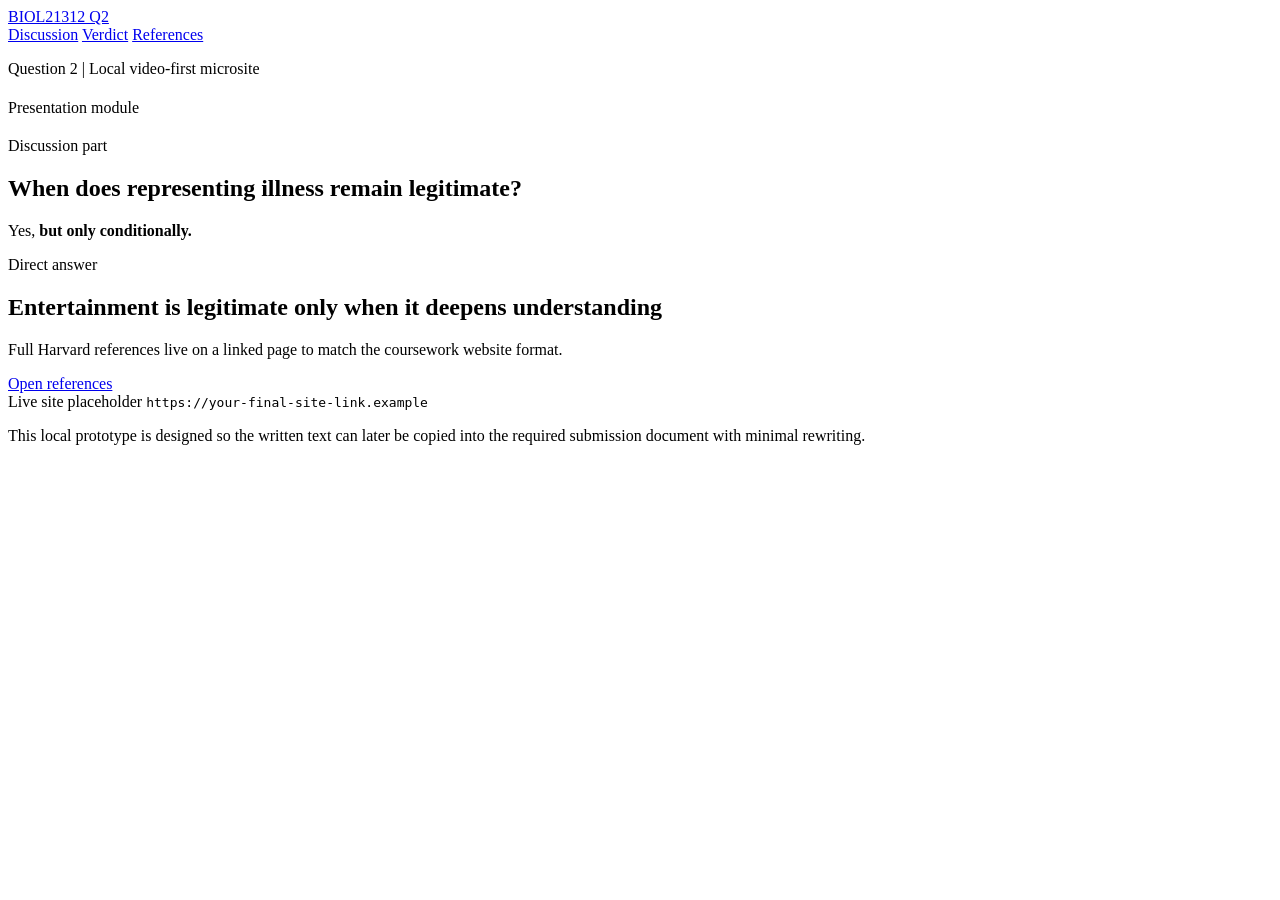
==== index.html @ be5f92a9 "Add site files" ====
<!DOCTYPE html>
<html lang="en">
  <head>
    <meta charset="UTF-8" />
    <meta name="viewport" content="width=device-width, initial-scale=1.0" />
    <title>BIOL21312 Q2 | Interactive Film Reflection</title>
    <meta
      name="description"
      content="A video-first local microsite for BIOL21312 Question 2, using Trainspotting as the lead case and comparing Requiem for a Dream and The Father."
    />
    <link
      rel="icon"
      href="data:image/svg+xml,%3Csvg xmlns='http://www.w3.org/2000/svg' viewBox='0 0 64 64'%3E%3Crect width='64' height='64' rx='12' fill='%230a0d10'/%3E%3Cpath d='M15 18h34v7H35v21h-8V25H15z' fill='%2398ff3f'/%3E%3C/svg%3E"
    />
    <link rel="stylesheet" href="./styles.css" />
  </head>
  <body data-lens="trainspotting">
    <div class="site-frame">
      <header class="hero-stage" id="top">
        <nav class="top-nav" aria-label="Primary">
          <a class="brand" href="#top">BIOL21312 Q2</a>
          <div class="top-nav-links">
            <a href="#discussion">Discussion</a>
            <a href="#verdict">Verdict</a>
            <a href="./references.html">References</a>
          </div>
        </nav>

        <div class="hero-grid reveal">
          <div class="hero-copy">
            <p class="eyebrow">Question 2 | Local video-first microsite</p>
            <h1 id="hero-title"></h1>
            <p class="hero-intro" id="hero-intro"></p>
          </div>

          <aside class="lens-panel" id="lens-panel" aria-live="polite"></aside>
        </div>

        <section class="video-band reveal" id="video">
          <div class="video-copy">
            <p class="eyebrow">Presentation module</p>
            <h2 id="video-title"></h2>
            <p id="video-caption"></p>
            <p class="video-note" id="video-note"></p>
          </div>
          <div class="video-shell" id="video-shell"></div>
        </section>
      </header>

      <main>
        <section class="band band-light reveal" id="discussion">
          <div class="band-head">
            <p class="eyebrow">Discussion part</p>
            <h2 id="discussion-title">When does representing illness remain legitimate?</h2>
            <p id="discussion-intro"></p>
          </div>
          <div class="discussion-shell">
            <div class="discussion-menu" id="discussion-menu" role="tablist" aria-label="Discussion views"></div>
            <div class="discussion-stage" id="discussion-stage" aria-live="polite"></div>
          </div>
        </section>

        <section class="band band-accent reveal" id="verdict">
          <div class="verdict-grid">
            <div class="answer-card">
              <span>Yes,</span>
              <strong>but only conditionally.</strong>
            </div>

            <div class="verdict-copy">
              <p class="eyebrow">Direct answer</p>
              <h2>Entertainment is legitimate only when it deepens understanding</h2>
              <p id="verdict-text"></p>
              <p id="verdict-note"></p>
            </div>
          </div>

          <div class="ranking-block" id="ranking-block"></div>

          <div class="references-cta">
            <p>Full Harvard references live on a linked page to match the coursework website format.</p>
            <a href="./references.html">Open references</a>
          </div>
        </section>
      </main>

      <footer class="site-footer">
        <div>
          <span class="footer-label">Live site placeholder</span>
          <code>https://your-final-site-link.example</code>
        </div>
        <p>This local prototype is designed so the written text can later be copied into the required submission document with minimal rewriting.</p>
      </footer>
    </div>

    <script src="./content.js"></script>
    <script src="./app.js"></script>
  </body>
</html>
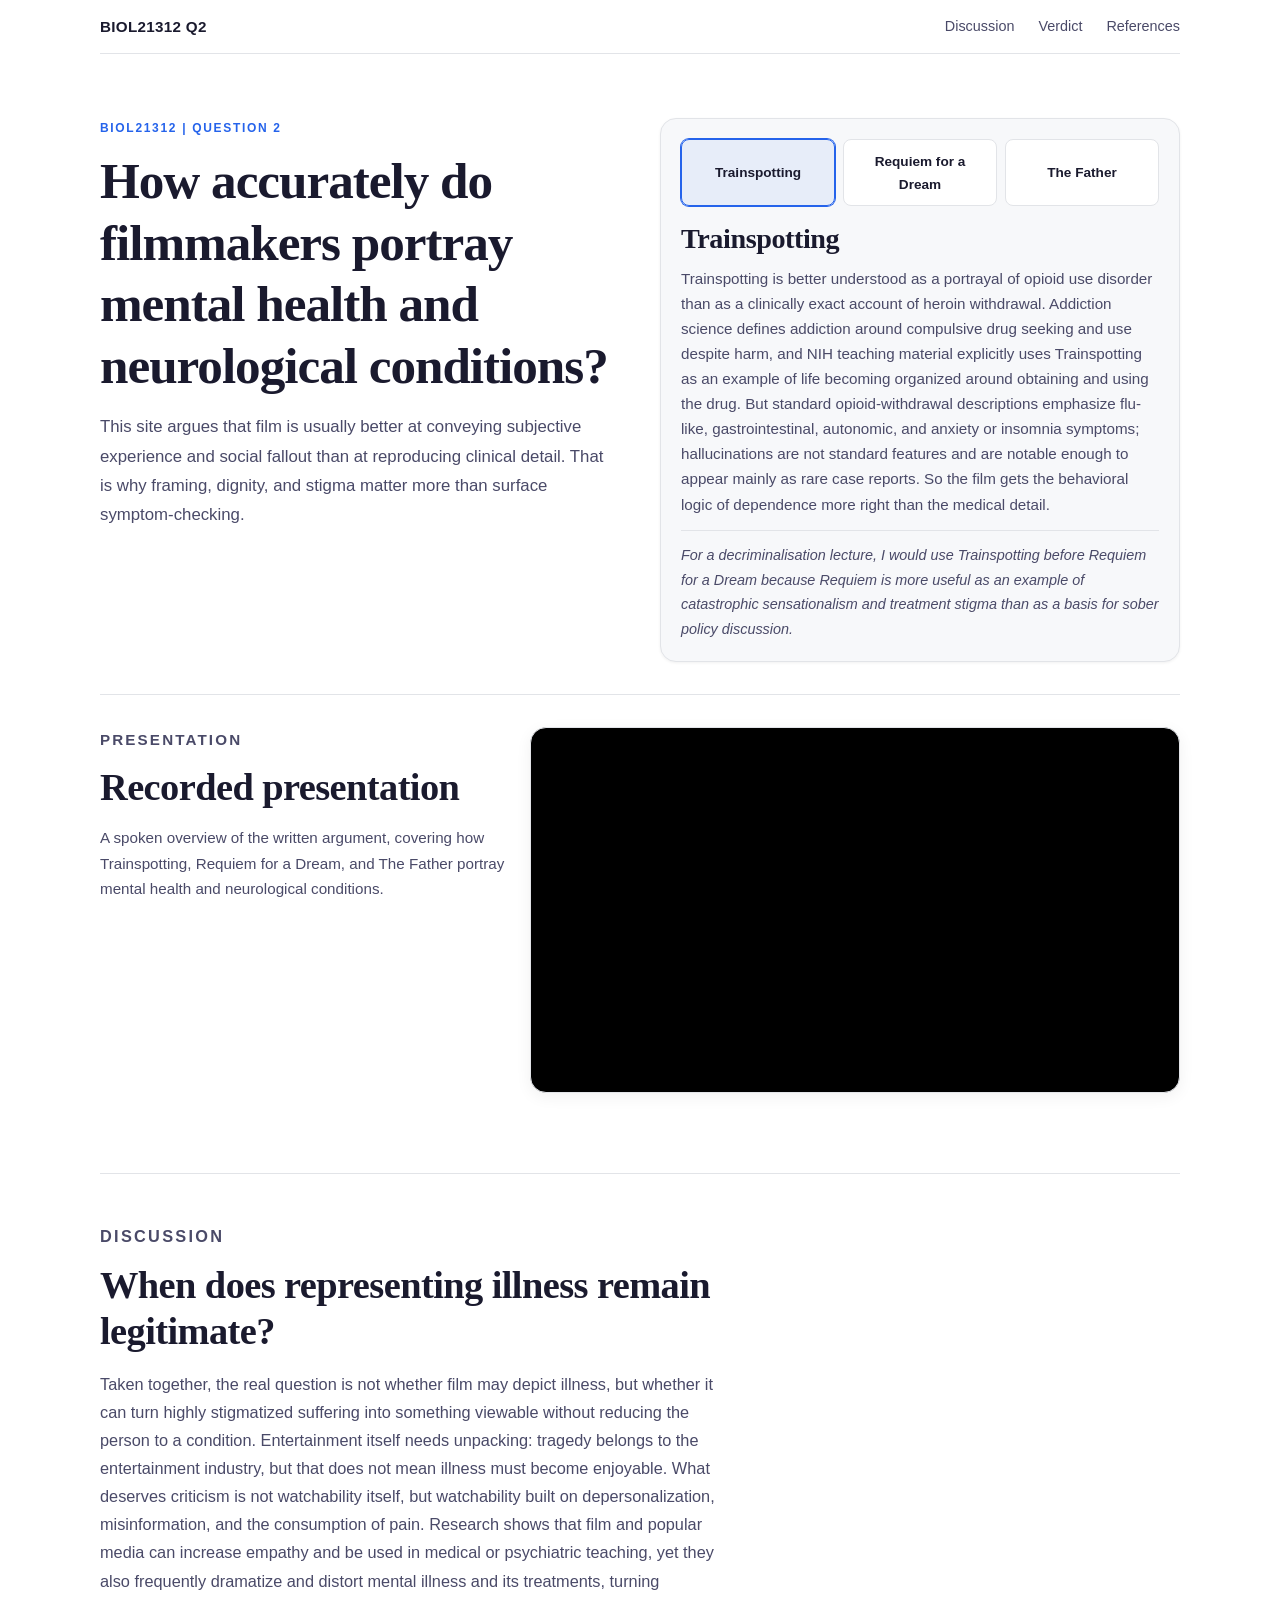
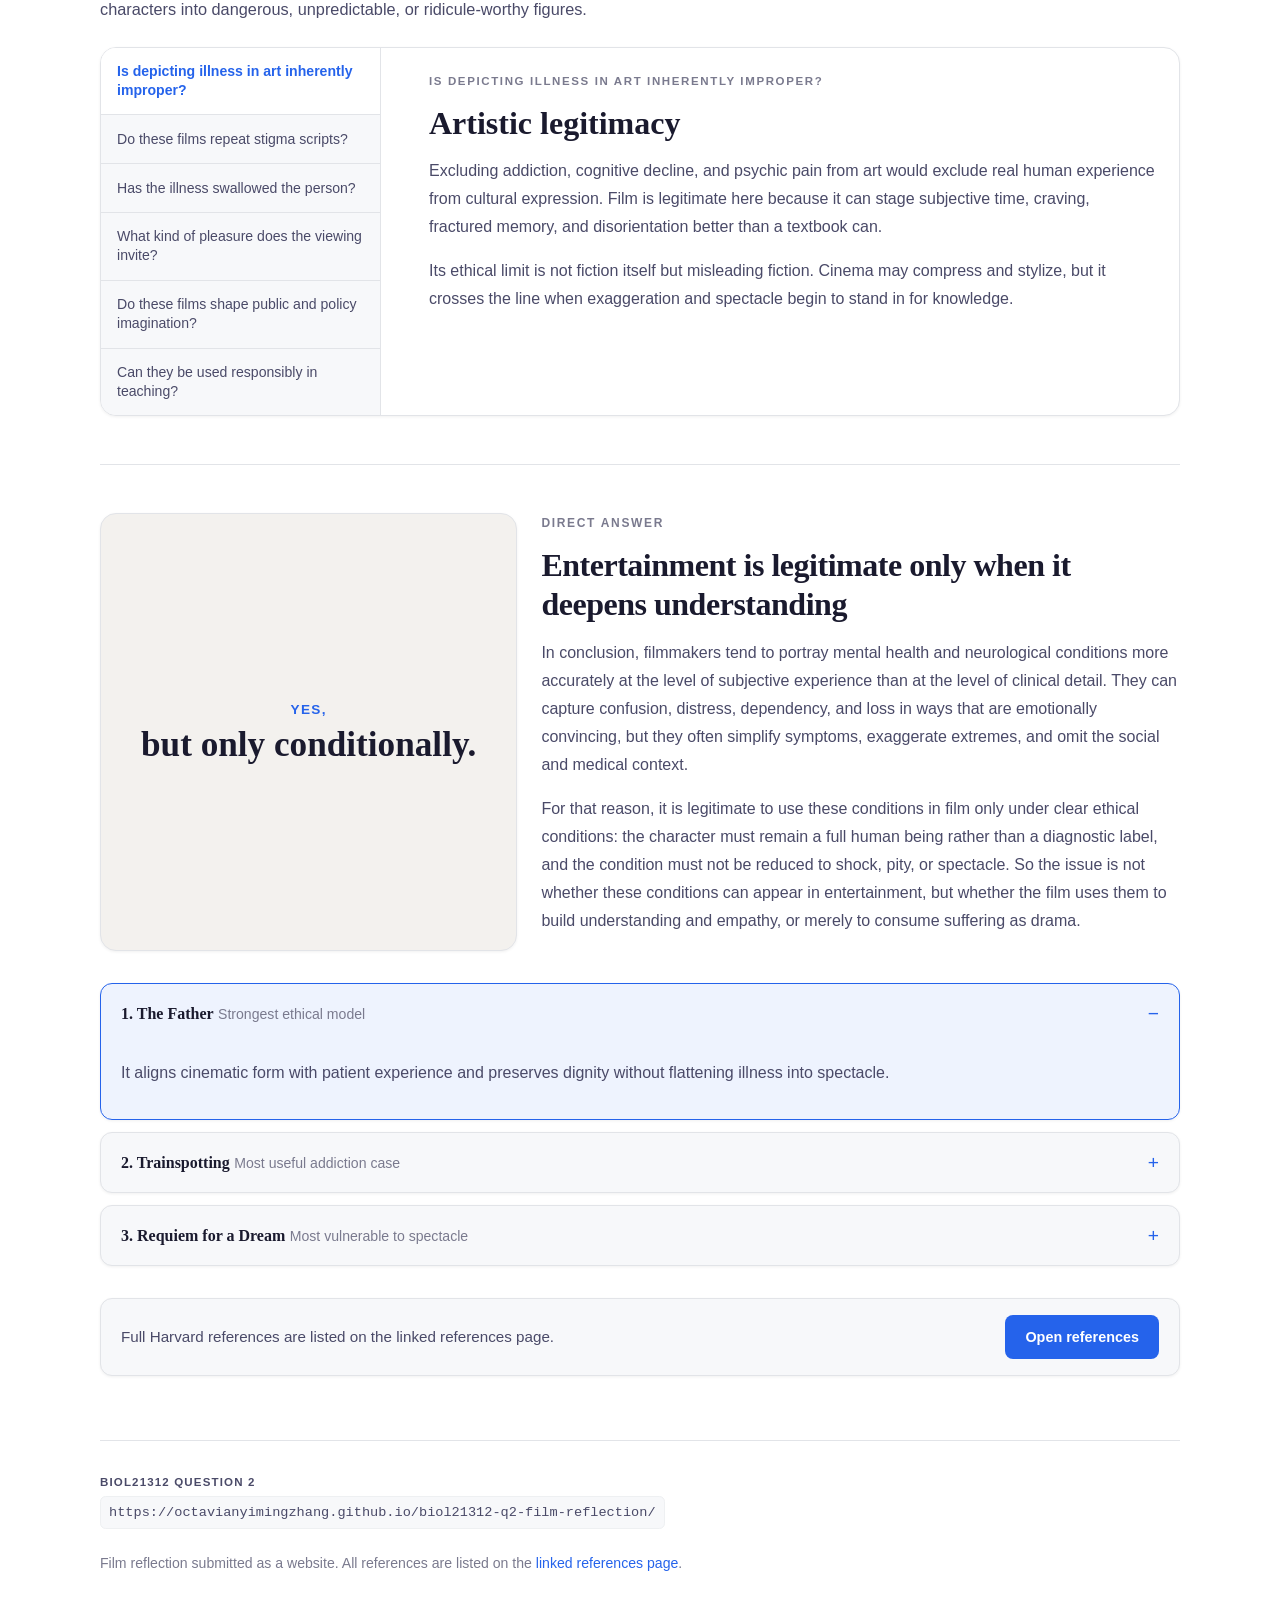
==== commit 30cb1895: "Redesign site with academic polished theme and YouTube video Replace dark cinematic theme with clean" ====
--- a/index.html
+++ b/index.html
@@ -3,42 +3,37 @@
   <head>
     <meta charset="UTF-8" />
     <meta name="viewport" content="width=device-width, initial-scale=1.0" />
-    <title>BIOL21312 Q2 | Interactive Film Reflection</title>
+    <title>BIOL21312 Q2 | Film Reflection</title>
     <meta
       name="description"
-      content="A video-first local microsite for BIOL21312 Question 2, using Trainspotting as the lead case and comparing Requiem for a Dream and The Father."
-    />
-    <link
-      rel="icon"
-      href="data:image/svg+xml,%3Csvg xmlns='http://www.w3.org/2000/svg' viewBox='0 0 64 64'%3E%3Crect width='64' height='64' rx='12' fill='%230a0d10'/%3E%3Cpath d='M15 18h34v7H35v21h-8V25H15z' fill='%2398ff3f'/%3E%3C/svg%3E"
+      content="BIOL21312 Question 2 film reflection: how accurately do filmmakers portray mental health and neurological conditions? An analysis of Trainspotting, Requiem for a Dream, and The Father."
     />
     <link rel="stylesheet" href="./styles.css" />
   </head>
-  <body data-lens="trainspotting">
+  <body>
     <div class="site-frame">
+      <nav class="top-nav" aria-label="Primary">
+        <a class="brand" href="#top">BIOL21312 Q2</a>
+        <div class="top-nav-links">
+          <a href="#discussion">Discussion</a>
+          <a href="#verdict">Verdict</a>
+          <a href="./references.html">References</a>
+        </div>
+      </nav>
+
       <header class="hero-stage" id="top">
-        <nav class="top-nav" aria-label="Primary">
-          <a class="brand" href="#top">BIOL21312 Q2</a>
-          <div class="top-nav-links">
-            <a href="#discussion">Discussion</a>
-            <a href="#verdict">Verdict</a>
-            <a href="./references.html">References</a>
-          </div>
-        </nav>
-
         <div class="hero-grid reveal">
           <div class="hero-copy">
-            <p class="eyebrow">Question 2 | Local video-first microsite</p>
+            <p class="eyebrow">BIOL21312 | Question 2</p>
             <h1 id="hero-title"></h1>
             <p class="hero-intro" id="hero-intro"></p>
           </div>
-
           <aside class="lens-panel" id="lens-panel" aria-live="polite"></aside>
         </div>
 
         <section class="video-band reveal" id="video">
           <div class="video-copy">
-            <p class="eyebrow">Presentation module</p>
+            <p class="eyebrow">Presentation</p>
             <h2 id="video-title"></h2>
             <p id="video-caption"></p>
             <p class="video-note" id="video-note"></p>
@@ -50,7 +45,7 @@
       <main>
         <section class="band band-light reveal" id="discussion">
           <div class="band-head">
-            <p class="eyebrow">Discussion part</p>
+            <p class="eyebrow">Discussion</p>
             <h2 id="discussion-title">When does representing illness remain legitimate?</h2>
             <p id="discussion-intro"></p>
           </div>
@@ -60,13 +55,12 @@
           </div>
         </section>
 
-        <section class="band band-accent reveal" id="verdict">
+        <section class="band reveal" id="verdict">
           <div class="verdict-grid">
             <div class="answer-card">
               <span>Yes,</span>
               <strong>but only conditionally.</strong>
             </div>
-
             <div class="verdict-copy">
               <p class="eyebrow">Direct answer</p>
               <h2>Entertainment is legitimate only when it deepens understanding</h2>
@@ -78,7 +72,7 @@
           <div class="ranking-block" id="ranking-block"></div>
 
           <div class="references-cta">
-            <p>Full Harvard references live on a linked page to match the coursework website format.</p>
+            <p>Full Harvard references are listed on the linked references page.</p>
             <a href="./references.html">Open references</a>
           </div>
         </section>
@@ -86,10 +80,10 @@
 
       <footer class="site-footer">
         <div>
-          <span class="footer-label">Live site placeholder</span>
-          <code>https://your-final-site-link.example</code>
+          <span class="footer-label">BIOL21312 Question 2</span>
+          <code>https://octavianyimingzhang.github.io/biol21312-q2-film-reflection/</code>
         </div>
-        <p>This local prototype is designed so the written text can later be copied into the required submission document with minimal rewriting.</p>
+        <p>Film reflection submitted as a website. All references are listed on the <a href="./references.html">linked references page</a>.</p>
       </footer>
     </div>
 
--- a/styles.css
+++ b/styles.css
@@ -0,0 +1,795 @@
+:root {
+  --bg: #ffffff;
+  --bg-alt: #f7f8fa;
+  --bg-warm: #f3f1ee;
+  --text: #1a1a2e;
+  --text-secondary: #4a4a68;
+  --text-muted: #7a7a8e;
+  --accent: #2563eb;
+  --accent-soft: rgba(37, 99, 235, 0.08);
+  --accent-hover: #1d4ed8;
+  --border: #e2e4e8;
+  --border-light: #eef0f2;
+  --shadow-sm: 0 1px 3px rgba(0, 0, 0, 0.06);
+  --shadow-md: 0 4px 16px rgba(0, 0, 0, 0.06);
+  --shadow-lg: 0 8px 32px rgba(0, 0, 0, 0.08);
+  --radius: 0.75rem;
+  --radius-lg: 1rem;
+  --max-width: 1080px;
+  --font-serif: Georgia, "Times New Roman", serif;
+  --font-sans: -apple-system, BlinkMacSystemFont, "Segoe UI", Roboto, "Helvetica Neue", Arial, sans-serif;
+}
+
+*, *::before, *::after {
+  box-sizing: border-box;
+}
+
+html {
+  scroll-behavior: smooth;
+}
+
+body {
+  margin: 0;
+  background: var(--bg);
+  color: var(--text);
+  font-family: var(--font-sans);
+  font-size: 1rem;
+  line-height: 1.7;
+}
+
+a {
+  color: var(--accent);
+  text-decoration: none;
+}
+
+a:hover {
+  color: var(--accent-hover);
+  text-decoration: underline;
+}
+
+/* ── Layout ── */
+
+.site-frame {
+  width: min(calc(100% - 2rem), var(--max-width));
+  margin: 0 auto;
+  padding-bottom: 4rem;
+}
+
+/* ── Navigation ── */
+
+.top-nav {
+  position: sticky;
+  top: 0;
+  z-index: 40;
+  display: flex;
+  justify-content: space-between;
+  align-items: center;
+  gap: 1rem;
+  padding: 0.85rem 0;
+  margin-bottom: 2rem;
+  background: rgba(255, 255, 255, 0.92);
+  backdrop-filter: blur(10px);
+  border-bottom: 1px solid var(--border);
+}
+
+.brand {
+  text-decoration: none;
+  font-family: var(--font-sans);
+  font-weight: 700;
+  font-size: 0.95rem;
+  color: var(--text);
+  letter-spacing: 0.02em;
+}
+
+.brand:hover {
+  color: var(--text);
+  text-decoration: none;
+}
+
+.top-nav-links {
+  display: flex;
+  gap: 1.5rem;
+}
+
+.top-nav-links a {
+  font-size: 0.9rem;
+  color: var(--text-secondary);
+  font-weight: 500;
+  transition: color 150ms;
+}
+
+.top-nav-links a:hover,
+.top-nav-links a.active {
+  color: var(--accent);
+  text-decoration: none;
+}
+
+/* ── Typography ── */
+
+.eyebrow {
+  margin: 0 0 0.75rem;
+  font-size: 0.75rem;
+  letter-spacing: 0.14em;
+  text-transform: uppercase;
+  color: var(--accent);
+  font-weight: 600;
+  font-family: var(--font-sans);
+}
+
+h1, h2, h3 {
+  margin: 0;
+  font-family: var(--font-serif);
+  line-height: 1.2;
+  color: var(--text);
+}
+
+h1 {
+  font-size: clamp(2rem, 4vw, 3.2rem);
+  letter-spacing: -0.02em;
+  font-weight: 700;
+}
+
+h2 {
+  font-size: clamp(1.6rem, 3vw, 2.4rem);
+  letter-spacing: -0.015em;
+  font-weight: 700;
+}
+
+h3 {
+  font-size: 1.25rem;
+  font-weight: 600;
+  line-height: 1.3;
+}
+
+/* ── Hero ── */
+
+.hero-stage {
+  padding: 0 0 3rem;
+}
+
+.hero-grid {
+  display: grid;
+  grid-template-columns: 1fr 1fr;
+  gap: 2.5rem;
+  align-items: start;
+  padding: 2rem 0;
+}
+
+.hero-intro {
+  max-width: 54ch;
+  margin: 1rem 0 0;
+  color: var(--text-secondary);
+  font-size: 1.05rem;
+  line-height: 1.75;
+}
+
+/* ── Film tabs ── */
+
+.lens-panel {
+  background: var(--bg-alt);
+  border: 1px solid var(--border);
+  border-radius: var(--radius-lg);
+  padding: 1.25rem;
+  box-shadow: var(--shadow-sm);
+}
+
+.lens-panel p {
+  margin: 0.6rem 0 0;
+  color: var(--text-secondary);
+  font-size: 0.95rem;
+  line-height: 1.65;
+}
+
+.hero-film-tabs {
+  display: grid;
+  grid-template-columns: repeat(3, 1fr);
+  gap: 0.5rem;
+  margin-bottom: 1rem;
+}
+
+.film-role-button {
+  appearance: none;
+  width: 100%;
+  padding: 0.6rem 0.75rem;
+  border: 1px solid var(--border);
+  border-radius: 0.5rem;
+  background: var(--bg);
+  color: var(--text);
+  text-align: center;
+  cursor: pointer;
+  font: inherit;
+  font-size: 0.85rem;
+  transition: border-color 150ms, background 150ms, box-shadow 150ms;
+}
+
+.film-role-button strong {
+  font-size: 0.85rem;
+  font-weight: 600;
+}
+
+.film-role-button:hover {
+  border-color: var(--accent);
+  background: var(--accent-soft);
+}
+
+.film-role-button.active {
+  border-color: var(--accent);
+  background: var(--accent-soft);
+  box-shadow: 0 0 0 1px var(--accent);
+}
+
+.hero-film-card h2 {
+  margin-bottom: 0.5rem;
+  font-size: clamp(1.4rem, 2.2vw, 1.8rem);
+}
+
+.hero-film-card p {
+  color: var(--text-secondary);
+  font-size: 0.95rem;
+  line-height: 1.65;
+}
+
+.hero-film-note {
+  margin-top: 0.85rem;
+  padding-top: 0.75rem;
+  border-top: 1px solid var(--border);
+  color: var(--text-secondary);
+  font-size: 0.9rem;
+  font-style: italic;
+}
+
+/* ── Video ── */
+
+.video-band {
+  display: grid;
+  grid-template-columns: 1fr 1.6fr;
+  gap: 1.5rem;
+  margin-top: 0;
+  padding: 2rem 0;
+  border-top: 1px solid var(--border);
+}
+
+.video-copy {
+  padding: 0;
+  background: none;
+  border: none;
+  border-radius: 0;
+  box-shadow: none;
+}
+
+.video-copy p {
+  color: var(--text-secondary);
+  font-size: 0.95rem;
+  line-height: 1.65;
+}
+
+.video-note {
+  margin-top: 0.75rem;
+  font-size: 0.9rem;
+}
+
+.video-shell {
+  position: relative;
+  overflow: hidden;
+  border-radius: var(--radius-lg);
+  border: 1px solid var(--border);
+  box-shadow: var(--shadow-md);
+  background: #000;
+  aspect-ratio: 16 / 9;
+  min-height: 0;
+}
+
+.video-shell iframe,
+.video-shell video {
+  width: 100%;
+  height: 100%;
+  border: 0;
+  display: block;
+}
+
+/* ── Sections ── */
+
+.band {
+  margin-bottom: 0;
+  padding: 3rem 0;
+}
+
+.band-light {
+  color: var(--text);
+}
+
+.band-head {
+  max-width: 70ch;
+  margin-bottom: 1.5rem;
+}
+
+.band-head p {
+  color: var(--text-secondary);
+  font-size: 1.02rem;
+  line-height: 1.72;
+}
+
+/* ── Discussion ── */
+
+#discussion {
+  padding: 3rem 0;
+  border-top: 1px solid var(--border);
+  background: var(--bg);
+}
+
+.discussion-shell {
+  display: grid;
+  grid-template-columns: 280px 1fr;
+  gap: 1.5rem;
+  padding: 0;
+  border: 1px solid var(--border);
+  border-radius: var(--radius-lg);
+  background: var(--bg);
+  box-shadow: var(--shadow-sm);
+  overflow: hidden;
+}
+
+.discussion-menu {
+  display: grid;
+  gap: 0;
+  align-content: start;
+  border-right: 1px solid var(--border);
+  background: var(--bg-alt);
+}
+
+.discussion-tab {
+  display: flex;
+  align-items: center;
+  padding: 0.9rem 1rem;
+  border: none;
+  border-bottom: 1px solid var(--border);
+  background: transparent;
+  color: var(--text-secondary);
+  text-align: left;
+  cursor: pointer;
+  font: inherit;
+  font-size: 0.88rem;
+  line-height: 1.35;
+  transition: background 150ms, color 150ms;
+  min-height: 0;
+  border-radius: 0;
+}
+
+.discussion-tab:last-child {
+  border-bottom: none;
+}
+
+.discussion-tab:hover {
+  background: rgba(37, 99, 235, 0.04);
+  color: var(--text);
+  transform: none;
+}
+
+.discussion-tab.active {
+  background: var(--bg);
+  color: var(--accent);
+  font-weight: 600;
+  transform: none;
+  border-color: var(--border);
+}
+
+.discussion-stage {
+  padding: 1.5rem;
+  min-height: 20rem;
+}
+
+.discussion-view {
+  color: var(--text);
+}
+
+.discussion-view .eyebrow {
+  color: var(--text-muted);
+  font-size: 0.72rem;
+}
+
+.discussion-view h3 {
+  margin-bottom: 0.75rem;
+  font-size: clamp(1.4rem, 2.5vw, 2rem);
+}
+
+.discussion-copy {
+  margin-top: 0.75rem;
+  column-count: 1;
+  column-gap: 0;
+}
+
+.discussion-copy p {
+  margin: 0 0 1rem;
+  color: var(--text-secondary);
+  font-size: 1rem;
+  line-height: 1.75;
+}
+
+/* ── Verdict ── */
+
+#verdict {
+  padding: 3rem 0;
+  border-top: 1px solid var(--border);
+}
+
+.verdict-grid {
+  display: grid;
+  grid-template-columns: auto 1fr;
+  gap: 1.5rem;
+  margin-bottom: 2rem;
+}
+
+.answer-card {
+  display: flex;
+  flex-direction: column;
+  justify-content: center;
+  align-items: center;
+  text-align: center;
+  padding: 2rem 2.5rem;
+  background: var(--bg-warm);
+  border: 1px solid var(--border);
+  border-radius: var(--radius-lg);
+  box-shadow: var(--shadow-sm);
+  min-width: 200px;
+}
+
+.answer-card span {
+  color: var(--accent);
+  font-size: 0.85rem;
+  font-weight: 700;
+  text-transform: uppercase;
+  letter-spacing: 0.1em;
+  font-family: var(--font-sans);
+}
+
+.answer-card strong {
+  display: block;
+  margin-top: 0.25rem;
+  font-family: var(--font-serif);
+  font-size: clamp(1.6rem, 3vw, 2.2rem);
+  line-height: 1.15;
+  color: var(--text);
+}
+
+.verdict-copy {
+  padding: 0;
+  background: none;
+  border: none;
+  border-radius: 0;
+  box-shadow: none;
+}
+
+.verdict-copy .eyebrow {
+  color: var(--text-muted);
+}
+
+.verdict-copy h2 {
+  font-size: clamp(1.4rem, 2.5vw, 2rem);
+  margin-bottom: 0.75rem;
+}
+
+.verdict-copy p {
+  color: var(--text-secondary);
+  line-height: 1.75;
+}
+
+.verdict-copy #verdict-note {
+  margin-top: 0.75rem;
+}
+
+/* ── Ranking ── */
+
+.ranking-block {
+  display: grid;
+  gap: 0.75rem;
+}
+
+.ranking-card {
+  overflow: hidden;
+  background: var(--bg-alt);
+  border: 1px solid var(--border);
+  border-radius: var(--radius);
+  box-shadow: var(--shadow-sm);
+}
+
+.ranking-toggle {
+  appearance: none;
+  width: 100%;
+  padding: 1rem 1.25rem;
+  background: transparent;
+  color: var(--text);
+  border: none;
+  display: flex;
+  justify-content: space-between;
+  align-items: center;
+  gap: 1rem;
+  cursor: pointer;
+  text-align: left;
+  font: inherit;
+}
+
+.ranking-toggle strong {
+  font-family: var(--font-serif);
+}
+
+.ranking-toggle small {
+  color: var(--text-muted);
+  font-size: 0.88rem;
+}
+
+.ranking-toggle .marker {
+  color: var(--accent);
+  font-size: 1.2rem;
+  line-height: 1;
+  font-weight: 300;
+}
+
+.ranking-reason {
+  display: none;
+  padding: 0 1.25rem 1rem;
+  color: var(--text-secondary);
+  line-height: 1.72;
+}
+
+.ranking-card.open .ranking-reason {
+  display: block;
+}
+
+.ranking-card.open {
+  border-color: var(--accent);
+  background: var(--accent-soft);
+}
+
+/* ── References CTA ── */
+
+.references-cta {
+  display: flex;
+  justify-content: space-between;
+  align-items: center;
+  gap: 1rem;
+  padding: 1rem 1.25rem;
+  margin-top: 2rem;
+  background: var(--bg-alt);
+  border: 1px solid var(--border);
+  border-radius: var(--radius);
+  box-shadow: var(--shadow-sm);
+}
+
+.references-cta p {
+  margin: 0;
+  color: var(--text-secondary);
+  font-size: 0.95rem;
+}
+
+.references-cta a {
+  display: inline-flex;
+  padding: 0.6rem 1.25rem;
+  border-radius: 0.5rem;
+  background: var(--accent);
+  color: #fff;
+  font-weight: 600;
+  font-size: 0.9rem;
+  white-space: nowrap;
+  transition: background 150ms;
+}
+
+.references-cta a:hover {
+  background: var(--accent-hover);
+  text-decoration: none;
+}
+
+/* ── Footer ── */
+
+.site-footer {
+  display: grid;
+  gap: 0.5rem;
+  padding: 2rem 0 0;
+  margin-top: 1rem;
+  border-top: 1px solid var(--border);
+  color: var(--text-muted);
+  font-size: 0.88rem;
+  border-radius: 0;
+  box-shadow: none;
+}
+
+.footer-label {
+  display: block;
+  margin-bottom: 0.25rem;
+  color: var(--text-secondary);
+  font-size: 0.72rem;
+  text-transform: uppercase;
+  letter-spacing: 0.1em;
+  font-weight: 600;
+}
+
+code {
+  display: inline-block;
+  padding: 0.25rem 0.5rem;
+  border-radius: 0.35rem;
+  background: var(--bg-alt);
+  border: 1px solid var(--border-light);
+  color: var(--text-secondary);
+  font-size: 0.85rem;
+}
+
+/* ── References page ── */
+
+.references-page {
+  background: var(--bg);
+  color: var(--text);
+}
+
+.references-page .site-frame {
+  width: min(calc(100% - 2rem), 800px);
+}
+
+.subpage-hero {
+  margin-top: 1rem;
+  padding: 2rem 0;
+  background: none;
+  border: none;
+  border-radius: 0;
+  border-bottom: 1px solid var(--border);
+  box-shadow: none;
+}
+
+.subpage-hero .eyebrow {
+  color: var(--accent);
+}
+
+.subpage-hero p {
+  color: var(--text-secondary);
+}
+
+.back-link {
+  display: inline-flex;
+  margin-top: 0.75rem;
+  color: var(--accent);
+  font-weight: 600;
+  font-size: 0.9rem;
+}
+
+.back-link:hover {
+  text-decoration: underline;
+}
+
+.references-list {
+  display: grid;
+  gap: 0;
+  margin-top: 0;
+}
+
+.references-entry {
+  padding: 1.25rem 0;
+  background: none;
+  border: none;
+  border-bottom: 1px solid var(--border-light);
+  border-radius: 0;
+  box-shadow: none;
+}
+
+.references-entry:last-child {
+  border-bottom: none;
+}
+
+.references-entry h2 {
+  font-family: var(--font-sans);
+  font-size: 0.95rem;
+  font-weight: 600;
+  margin-bottom: 0.3rem;
+  color: var(--text);
+}
+
+.references-entry p {
+  color: var(--text-secondary);
+  font-size: 0.92rem;
+  line-height: 1.6;
+  margin: 0;
+}
+
+/* ── Scroll reveal ── */
+
+.reveal {
+  opacity: 0;
+  transform: translateY(16px);
+  transition: opacity 450ms ease, transform 450ms ease;
+}
+
+.reveal.visible {
+  opacity: 1;
+  transform: translateY(0);
+}
+
+/* ── Accessibility ── */
+
+@media (prefers-reduced-motion: reduce) {
+  html {
+    scroll-behavior: auto;
+  }
+
+  .reveal,
+  .film-role-button {
+    transition: none;
+  }
+}
+
+/* ── Responsive ── */
+
+@media (max-width: 900px) {
+  .hero-grid,
+  .video-band,
+  .verdict-grid {
+    grid-template-columns: 1fr;
+  }
+
+  .discussion-shell {
+    grid-template-columns: 1fr;
+  }
+
+  .discussion-menu {
+    border-right: none;
+    border-bottom: 1px solid var(--border);
+    display: flex;
+    overflow-x: auto;
+    gap: 0;
+  }
+
+  .discussion-tab {
+    white-space: nowrap;
+    border-bottom: none;
+    border-right: 1px solid var(--border);
+    padding: 0.75rem 1rem;
+    font-size: 0.82rem;
+  }
+
+  .discussion-tab:last-child {
+    border-right: none;
+  }
+
+  .answer-card {
+    min-width: 0;
+  }
+}
+
+@media (max-width: 600px) {
+  .site-frame {
+    width: calc(100% - 1.5rem);
+  }
+
+  .top-nav {
+    flex-direction: column;
+    align-items: flex-start;
+    gap: 0.5rem;
+  }
+
+  .top-nav-links {
+    gap: 1rem;
+  }
+
+  h1 {
+    font-size: 1.8rem;
+  }
+
+  h2 {
+    font-size: 1.5rem;
+  }
+
+  .hero-grid {
+    padding: 1rem 0;
+  }
+
+  .references-cta {
+    flex-direction: column;
+    align-items: flex-start;
+  }
+
+  .discussion-menu {
+    flex-wrap: wrap;
+  }
+
+  .discussion-tab {
+    white-space: normal;
+    flex: 1 1 auto;
+    min-width: 45%;
+  }
+}
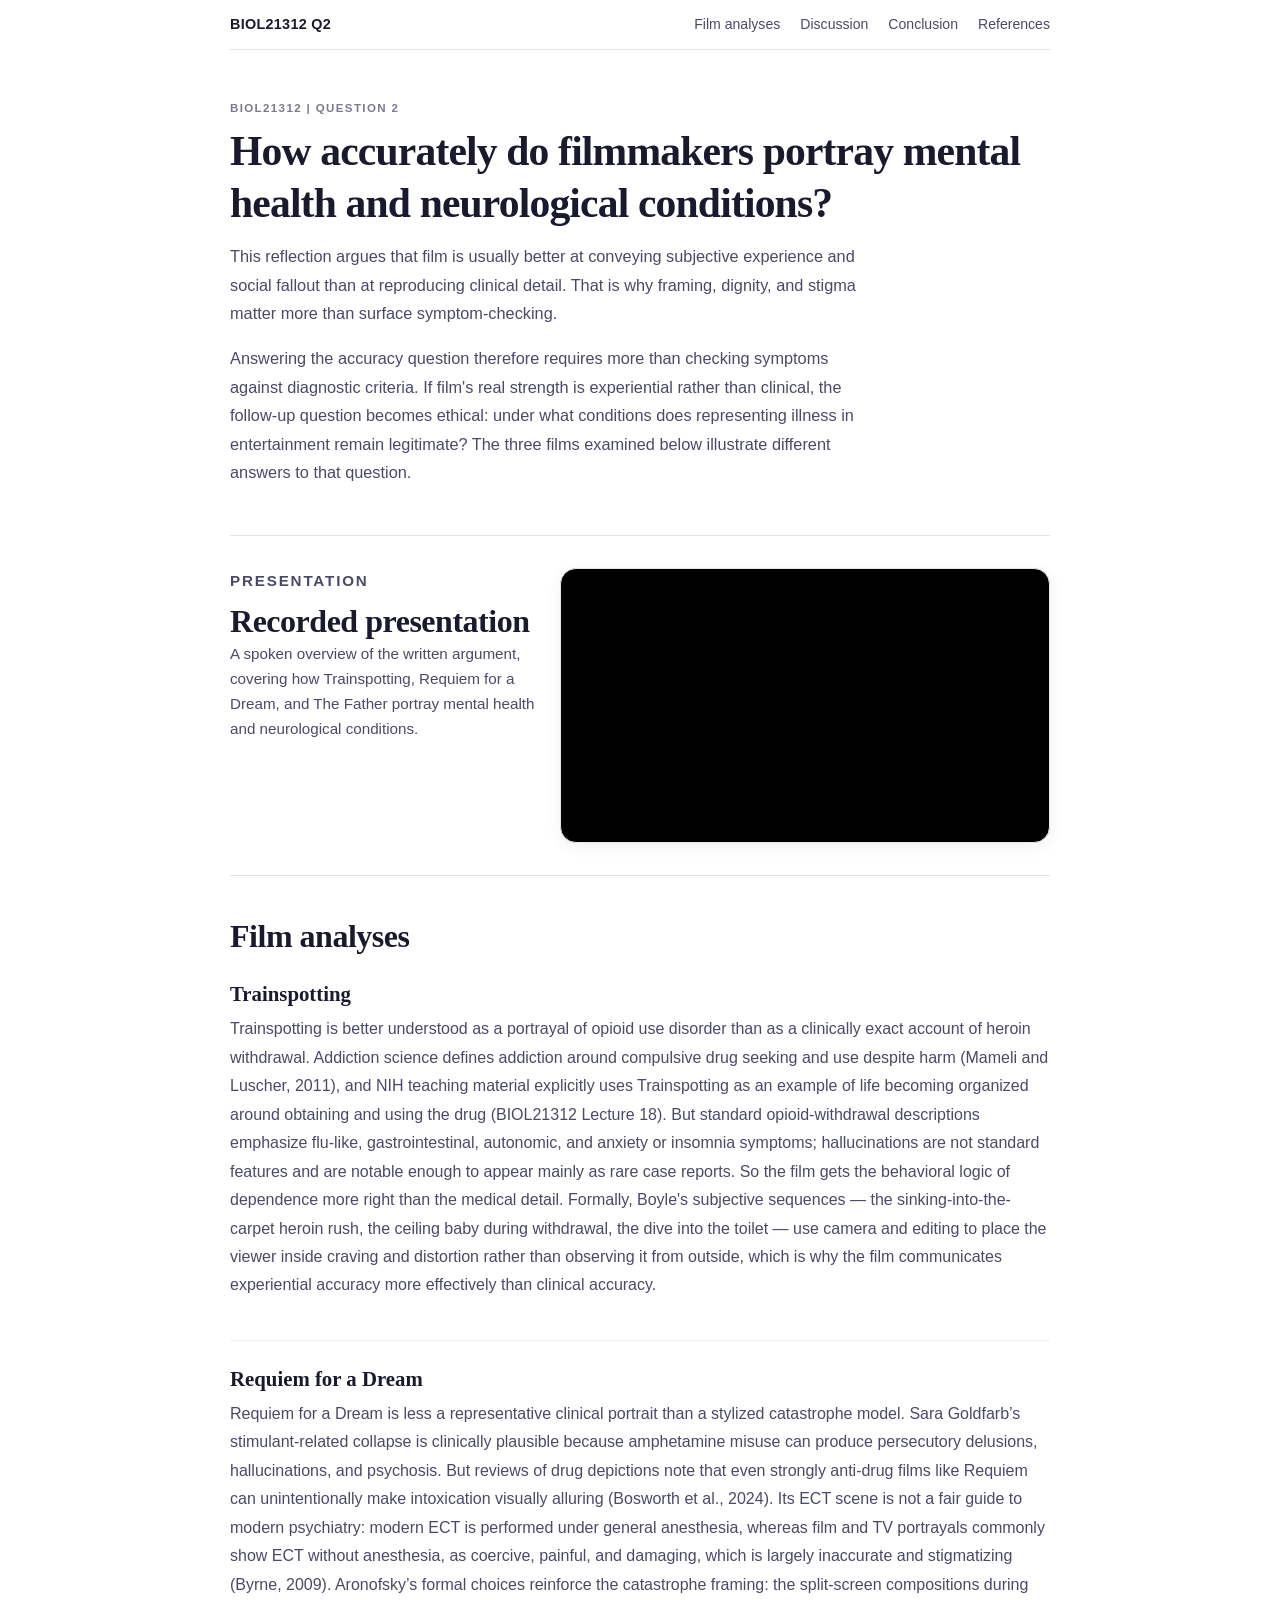
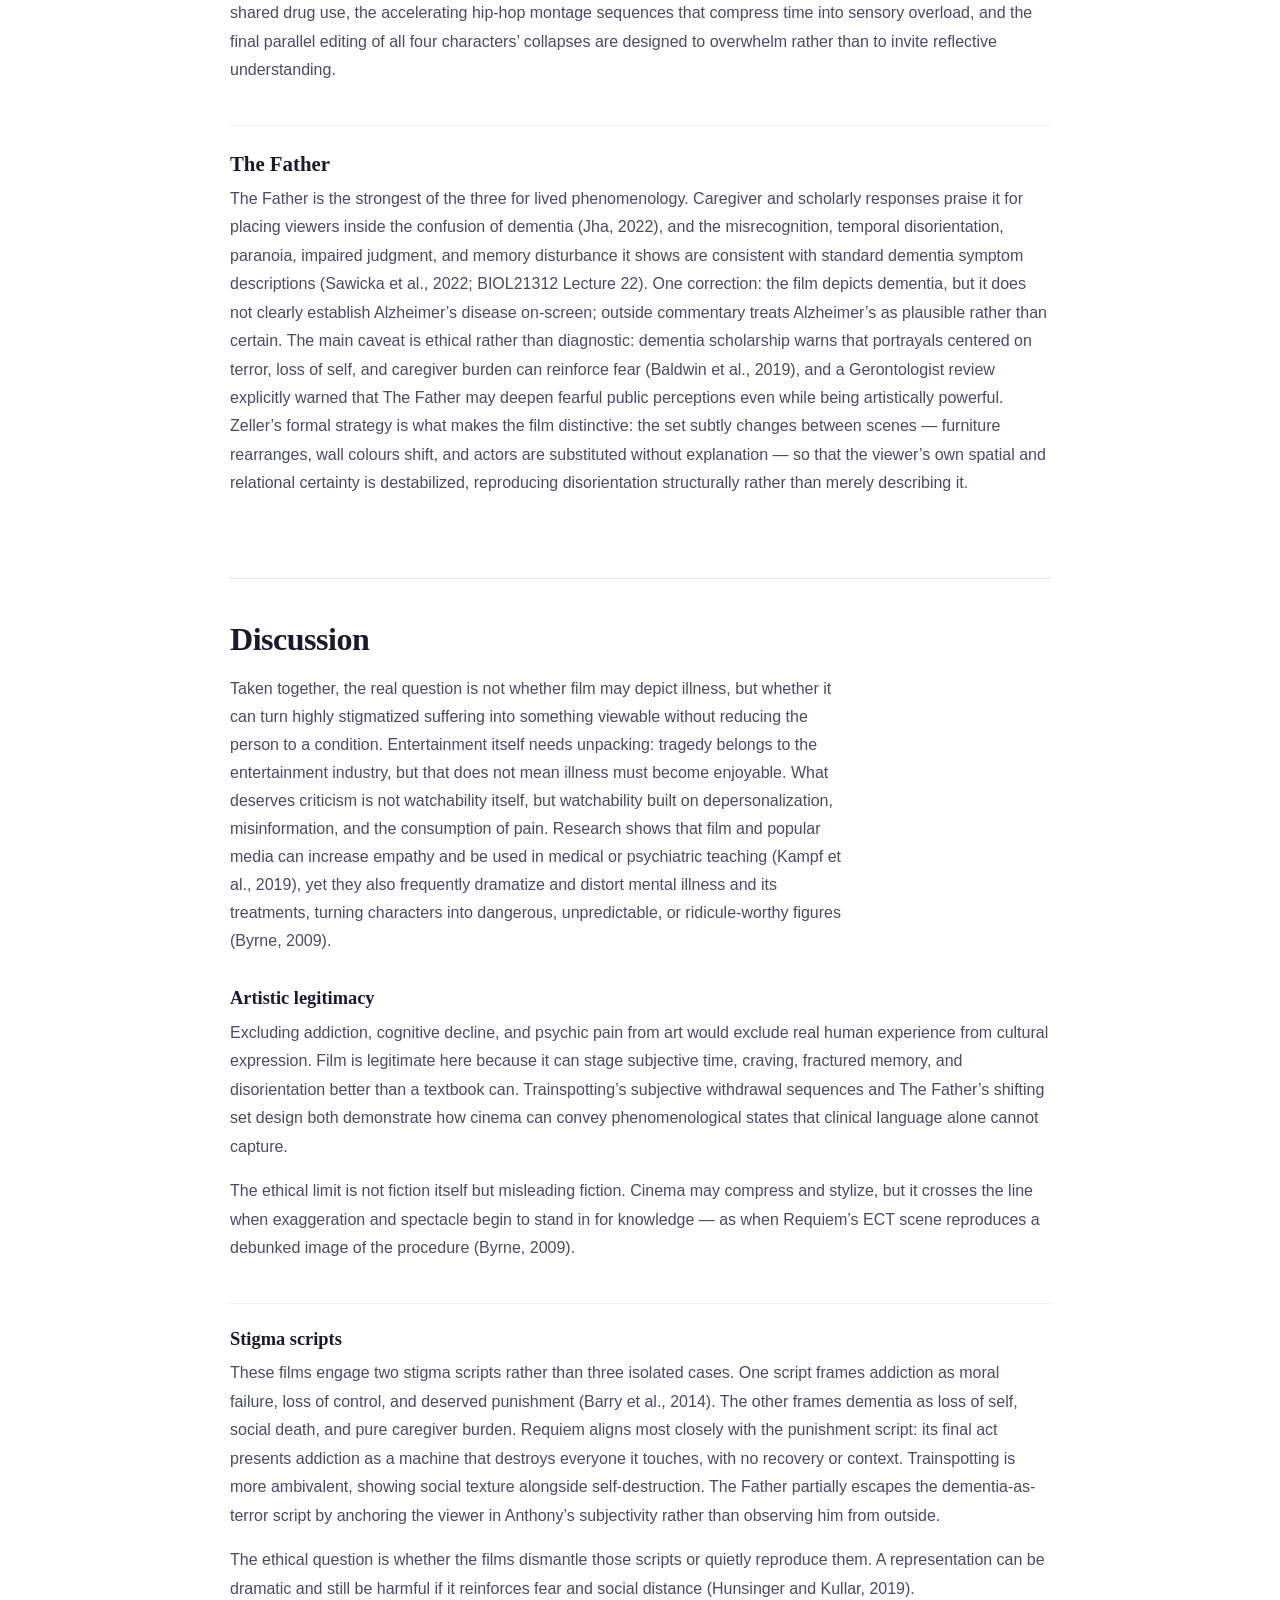
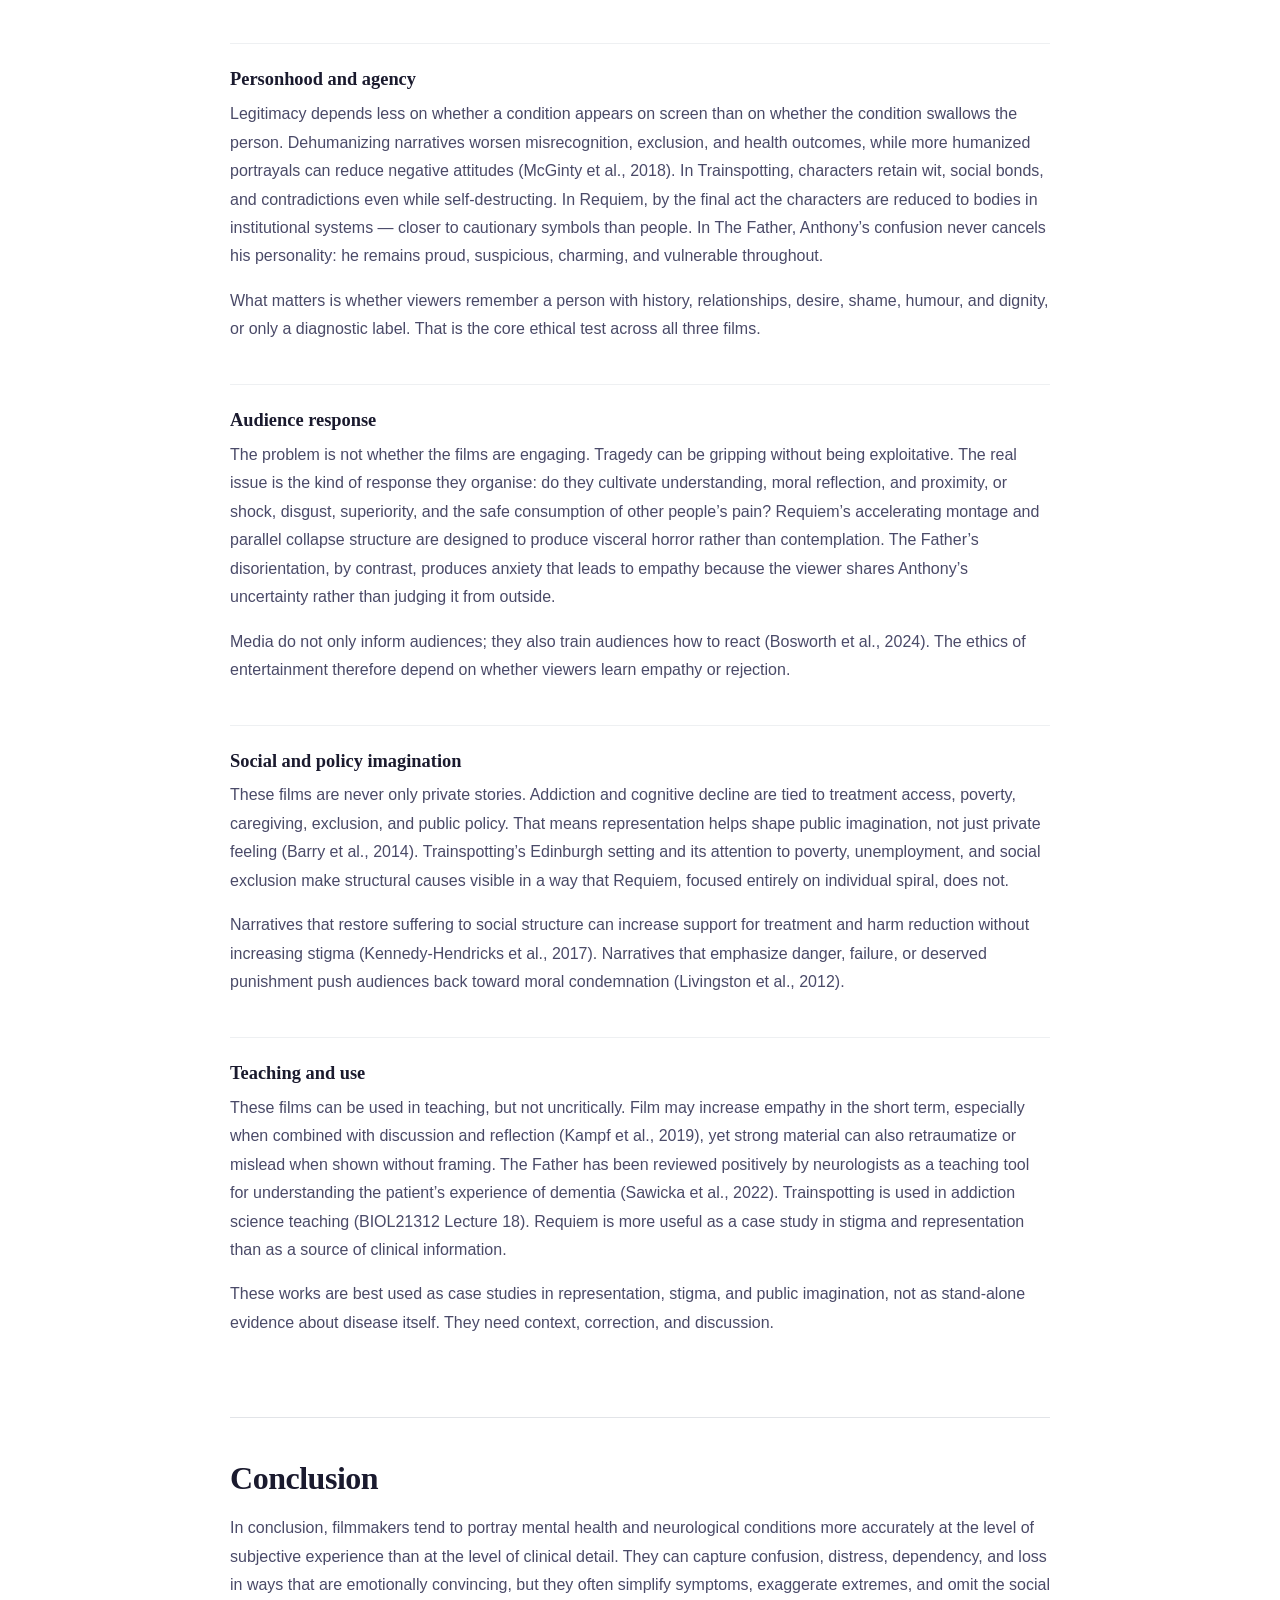
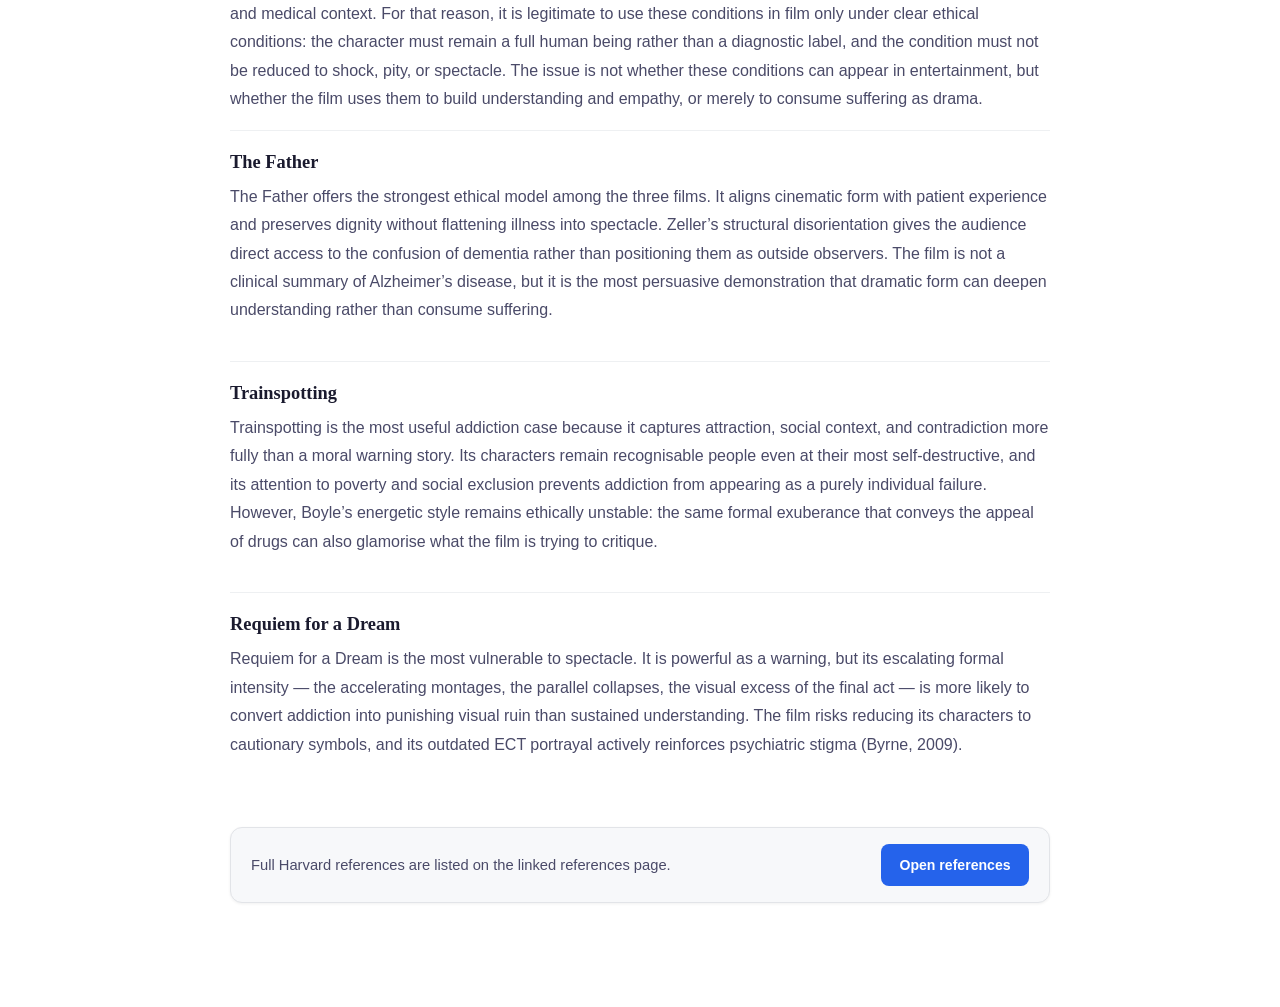
==== commit 969bbe7d: "fix: expand all content, add citations, remove presentation style - Show all 3 film analyses, 6 disc" ====
--- a/index.html
+++ b/index.html
@@ -6,7 +6,7 @@
     <title>BIOL21312 Q2 | Film Reflection</title>
     <meta
       name="description"
-      content="BIOL21312 Question 2 film reflection: how accurately do filmmakers portray mental health and neurological conditions? An analysis of Trainspotting, Requiem for a Dream, and The Father."
+      content="BIOL21312 Question 2 film reflection: how accurately do filmmakers portray mental health and neurological conditions?"
     />
     <link rel="stylesheet" href="./styles.css" />
   </head>
@@ -15,76 +15,50 @@
       <nav class="top-nav" aria-label="Primary">
         <a class="brand" href="#top">BIOL21312 Q2</a>
         <div class="top-nav-links">
+          <a href="#films">Film analyses</a>
           <a href="#discussion">Discussion</a>
-          <a href="#verdict">Verdict</a>
+          <a href="#verdict">Conclusion</a>
           <a href="./references.html">References</a>
         </div>
       </nav>
 
-      <header class="hero-stage" id="top">
-        <div class="hero-grid reveal">
-          <div class="hero-copy">
-            <p class="eyebrow">BIOL21312 | Question 2</p>
-            <h1 id="hero-title"></h1>
-            <p class="hero-intro" id="hero-intro"></p>
-          </div>
-          <aside class="lens-panel" id="lens-panel" aria-live="polite"></aside>
-        </div>
-
-        <section class="video-band reveal" id="video">
-          <div class="video-copy">
-            <p class="eyebrow">Presentation</p>
-            <h2 id="video-title"></h2>
-            <p id="video-caption"></p>
-            <p class="video-note" id="video-note"></p>
-          </div>
-          <div class="video-shell" id="video-shell"></div>
-        </section>
+      <header id="top" class="hero reveal">
+        <p class="eyebrow">BIOL21312 | Question 2</p>
+        <h1 id="hero-title"></h1>
+        <p class="hero-intro" id="hero-intro"></p>
+        <p class="hero-bridge" id="hero-bridge"></p>
       </header>
 
+      <section class="video-band reveal" id="video">
+        <div class="video-copy">
+          <p class="eyebrow">Presentation</p>
+          <h2 id="video-title"></h2>
+          <p id="video-caption"></p>
+        </div>
+        <div class="video-shell" id="video-shell"></div>
+      </section>
+
       <main>
-        <section class="band band-light reveal" id="discussion">
-          <div class="band-head">
-            <p class="eyebrow">Discussion</p>
-            <h2 id="discussion-title">When does representing illness remain legitimate?</h2>
-            <p id="discussion-intro"></p>
-          </div>
-          <div class="discussion-shell">
-            <div class="discussion-menu" id="discussion-menu" role="tablist" aria-label="Discussion views"></div>
-            <div class="discussion-stage" id="discussion-stage" aria-live="polite"></div>
-          </div>
+        <section class="section reveal" id="films">
+          <h2 class="section-heading">Film analyses</h2>
+          <div id="film-analyses"></div>
         </section>
 
-        <section class="band reveal" id="verdict">
-          <div class="verdict-grid">
-            <div class="answer-card">
-              <span>Yes,</span>
-              <strong>but only conditionally.</strong>
-            </div>
-            <div class="verdict-copy">
-              <p class="eyebrow">Direct answer</p>
-              <h2>Entertainment is legitimate only when it deepens understanding</h2>
-              <p id="verdict-text"></p>
-              <p id="verdict-note"></p>
-            </div>
-          </div>
+        <section class="section reveal" id="discussion">
+          <h2 class="section-heading">Discussion</h2>
+          <p class="section-intro" id="discussion-intro"></p>
+          <div id="discussion-sections"></div>
+        </section>
 
-          <div class="ranking-block" id="ranking-block"></div>
-
+        <section class="section reveal" id="verdict">
+          <h2 class="section-heading">Conclusion</h2>
+          <div id="verdict-content"></div>
           <div class="references-cta">
             <p>Full Harvard references are listed on the linked references page.</p>
             <a href="./references.html">Open references</a>
           </div>
         </section>
       </main>
-
-      <footer class="site-footer">
-        <div>
-          <span class="footer-label">BIOL21312 Question 2</span>
-          <code>https://octavianyimingzhang.github.io/biol21312-q2-film-reflection/</code>
-        </div>
-        <p>Film reflection submitted as a website. All references are listed on the <a href="./references.html">linked references page</a>.</p>
-      </footer>
     </div>
 
     <script src="./content.js"></script>
--- a/styles.css
+++ b/styles.css
@@ -12,10 +12,9 @@
   --border-light: #eef0f2;
   --shadow-sm: 0 1px 3px rgba(0, 0, 0, 0.06);
   --shadow-md: 0 4px 16px rgba(0, 0, 0, 0.06);
-  --shadow-lg: 0 8px 32px rgba(0, 0, 0, 0.08);
   --radius: 0.75rem;
   --radius-lg: 1rem;
-  --max-width: 1080px;
+  --max-width: 820px;
   --font-serif: Georgia, "Times New Roman", serif;
   --font-sans: -apple-system, BlinkMacSystemFont, "Segoe UI", Roboto, "Helvetica Neue", Arial, sans-serif;
 }
@@ -34,7 +33,7 @@
   color: var(--text);
   font-family: var(--font-sans);
   font-size: 1rem;
-  line-height: 1.7;
+  line-height: 1.75;
 }
 
 a {
@@ -65,8 +64,8 @@
   justify-content: space-between;
   align-items: center;
   gap: 1rem;
-  padding: 0.85rem 0;
-  margin-bottom: 2rem;
+  padding: 0.75rem 0;
+  margin-bottom: 1.5rem;
   background: rgba(255, 255, 255, 0.92);
   backdrop-filter: blur(10px);
   border-bottom: 1px solid var(--border);
@@ -76,7 +75,7 @@
   text-decoration: none;
   font-family: var(--font-sans);
   font-weight: 700;
-  font-size: 0.95rem;
+  font-size: 0.9rem;
   color: var(--text);
   letter-spacing: 0.02em;
 }
@@ -88,18 +87,17 @@
 
 .top-nav-links {
   display: flex;
-  gap: 1.5rem;
+  gap: 1.25rem;
 }
 
 .top-nav-links a {
-  font-size: 0.9rem;
+  font-size: 0.88rem;
   color: var(--text-secondary);
   font-weight: 500;
   transition: color 150ms;
 }
 
-.top-nav-links a:hover,
-.top-nav-links a.active {
+.top-nav-links a:hover {
   color: var(--accent);
   text-decoration: none;
 }
@@ -107,11 +105,11 @@
 /* ── Typography ── */
 
 .eyebrow {
-  margin: 0 0 0.75rem;
-  font-size: 0.75rem;
-  letter-spacing: 0.14em;
+  margin: 0 0 0.5rem;
+  font-size: 0.72rem;
+  letter-spacing: 0.12em;
   text-transform: uppercase;
-  color: var(--accent);
+  color: var(--text-muted);
   font-weight: 600;
   font-family: var(--font-sans);
 }
@@ -119,123 +117,52 @@
 h1, h2, h3 {
   margin: 0;
   font-family: var(--font-serif);
-  line-height: 1.2;
+  line-height: 1.25;
   color: var(--text);
 }
 
 h1 {
-  font-size: clamp(2rem, 4vw, 3.2rem);
+  font-size: clamp(1.8rem, 3.5vw, 2.6rem);
   letter-spacing: -0.02em;
   font-weight: 700;
+  margin-bottom: 0.75rem;
 }
 
 h2 {
-  font-size: clamp(1.6rem, 3vw, 2.4rem);
+  font-size: clamp(1.4rem, 2.5vw, 2rem);
   letter-spacing: -0.015em;
   font-weight: 700;
 }
 
 h3 {
-  font-size: 1.25rem;
-  font-weight: 600;
+  font-size: 1.2rem;
+  font-weight: 700;
   line-height: 1.3;
+  margin-bottom: 0.5rem;
+}
+
+p {
+  margin: 0 0 1rem;
 }
 
 /* ── Hero ── */
 
-.hero-stage {
-  padding: 0 0 3rem;
-}
-
-.hero-grid {
-  display: grid;
-  grid-template-columns: 1fr 1fr;
-  gap: 2.5rem;
-  align-items: start;
-  padding: 2rem 0;
+.hero {
+  padding: 1.5rem 0 2rem;
 }
 
 .hero-intro {
-  max-width: 54ch;
-  margin: 1rem 0 0;
-  color: var(--text-secondary);
-  font-size: 1.05rem;
+  color: var(--text-secondary);
+  font-size: 1.02rem;
   line-height: 1.75;
-}
-
-/* ── Film tabs ── */
-
-.lens-panel {
-  background: var(--bg-alt);
-  border: 1px solid var(--border);
-  border-radius: var(--radius-lg);
-  padding: 1.25rem;
-  box-shadow: var(--shadow-sm);
-}
-
-.lens-panel p {
-  margin: 0.6rem 0 0;
-  color: var(--text-secondary);
-  font-size: 0.95rem;
-  line-height: 1.65;
-}
-
-.hero-film-tabs {
-  display: grid;
-  grid-template-columns: repeat(3, 1fr);
-  gap: 0.5rem;
-  margin-bottom: 1rem;
-}
-
-.film-role-button {
-  appearance: none;
-  width: 100%;
-  padding: 0.6rem 0.75rem;
-  border: 1px solid var(--border);
-  border-radius: 0.5rem;
-  background: var(--bg);
-  color: var(--text);
-  text-align: center;
-  cursor: pointer;
-  font: inherit;
-  font-size: 0.85rem;
-  transition: border-color 150ms, background 150ms, box-shadow 150ms;
-}
-
-.film-role-button strong {
-  font-size: 0.85rem;
-  font-weight: 600;
-}
-
-.film-role-button:hover {
-  border-color: var(--accent);
-  background: var(--accent-soft);
-}
-
-.film-role-button.active {
-  border-color: var(--accent);
-  background: var(--accent-soft);
-  box-shadow: 0 0 0 1px var(--accent);
-}
-
-.hero-film-card h2 {
-  margin-bottom: 0.5rem;
-  font-size: clamp(1.4rem, 2.2vw, 1.8rem);
-}
-
-.hero-film-card p {
-  color: var(--text-secondary);
-  font-size: 0.95rem;
-  line-height: 1.65;
-}
-
-.hero-film-note {
-  margin-top: 0.85rem;
-  padding-top: 0.75rem;
-  border-top: 1px solid var(--border);
-  color: var(--text-secondary);
-  font-size: 0.9rem;
-  font-style: italic;
+  max-width: 70ch;
+}
+
+.hero-bridge {
+  color: var(--text-secondary);
+  font-size: 1.02rem;
+  line-height: 1.75;
+  max-width: 70ch;
 }
 
 /* ── Video ── */
@@ -244,28 +171,18 @@
   display: grid;
   grid-template-columns: 1fr 1.6fr;
   gap: 1.5rem;
-  margin-top: 0;
   padding: 2rem 0;
   border-top: 1px solid var(--border);
 }
 
 .video-copy {
   padding: 0;
-  background: none;
-  border: none;
-  border-radius: 0;
-  box-shadow: none;
 }
 
 .video-copy p {
   color: var(--text-secondary);
   font-size: 0.95rem;
   line-height: 1.65;
-}
-
-.video-note {
-  margin-top: 0.75rem;
-  font-size: 0.9rem;
 }
 
 .video-shell {
@@ -276,7 +193,6 @@
   box-shadow: var(--shadow-md);
   background: #000;
   aspect-ratio: 16 / 9;
-  min-height: 0;
 }
 
 .video-shell iframe,
@@ -289,255 +205,86 @@
 
 /* ── Sections ── */
 
-.band {
-  margin-bottom: 0;
-  padding: 3rem 0;
-}
-
-.band-light {
-  color: var(--text);
-}
-
-.band-head {
+.section {
+  padding: 2.5rem 0;
+  border-top: 1px solid var(--border);
+}
+
+.section-heading {
+  margin-bottom: 1rem;
+}
+
+.section-intro {
+  color: var(--text-secondary);
+  line-height: 1.75;
   max-width: 70ch;
-  margin-bottom: 1.5rem;
-}
-
-.band-head p {
-  color: var(--text-secondary);
-  font-size: 1.02rem;
-  line-height: 1.72;
-}
-
-/* ── Discussion ── */
-
-#discussion {
-  padding: 3rem 0;
-  border-top: 1px solid var(--border);
-  background: var(--bg);
-}
-
-.discussion-shell {
-  display: grid;
-  grid-template-columns: 280px 1fr;
-  gap: 1.5rem;
-  padding: 0;
-  border: 1px solid var(--border);
-  border-radius: var(--radius-lg);
-  background: var(--bg);
-  box-shadow: var(--shadow-sm);
-  overflow: hidden;
-}
-
-.discussion-menu {
-  display: grid;
-  gap: 0;
-  align-content: start;
-  border-right: 1px solid var(--border);
-  background: var(--bg-alt);
-}
-
-.discussion-tab {
-  display: flex;
-  align-items: center;
-  padding: 0.9rem 1rem;
-  border: none;
-  border-bottom: 1px solid var(--border);
-  background: transparent;
-  color: var(--text-secondary);
-  text-align: left;
-  cursor: pointer;
-  font: inherit;
-  font-size: 0.88rem;
-  line-height: 1.35;
-  transition: background 150ms, color 150ms;
-  min-height: 0;
-  border-radius: 0;
-}
-
-.discussion-tab:last-child {
-  border-bottom: none;
-}
-
-.discussion-tab:hover {
-  background: rgba(37, 99, 235, 0.04);
-  color: var(--text);
-  transform: none;
-}
-
-.discussion-tab.active {
-  background: var(--bg);
-  color: var(--accent);
-  font-weight: 600;
-  transform: none;
-  border-color: var(--border);
-}
-
-.discussion-stage {
-  padding: 1.5rem;
-  min-height: 20rem;
-}
-
-.discussion-view {
-  color: var(--text);
-}
-
-.discussion-view .eyebrow {
-  color: var(--text-muted);
-  font-size: 0.72rem;
-}
-
-.discussion-view h3 {
-  margin-bottom: 0.75rem;
-  font-size: clamp(1.4rem, 2.5vw, 2rem);
-}
-
-.discussion-copy {
-  margin-top: 0.75rem;
-  column-count: 1;
-  column-gap: 0;
-}
-
-.discussion-copy p {
-  margin: 0 0 1rem;
-  color: var(--text-secondary);
-  font-size: 1rem;
-  line-height: 1.75;
+  margin-bottom: 2rem;
+}
+
+/* ── Film analyses ── */
+
+.film-section {
+  padding: 1.5rem 0;
+  border-top: 1px solid var(--border-light);
+}
+
+.film-section:first-child {
+  border-top: none;
+  padding-top: 0.5rem;
+}
+
+.film-section h3 {
+  font-size: 1.3rem;
+  font-family: var(--font-serif);
+}
+
+.film-section p {
+  color: var(--text-secondary);
+  line-height: 1.78;
+}
+
+/* ── Discussion sections ── */
+
+.discussion-section {
+  padding: 1.5rem 0;
+  border-top: 1px solid var(--border-light);
+}
+
+.discussion-section:first-child {
+  border-top: none;
+  padding-top: 0;
+}
+
+.discussion-section h3 {
+  font-family: var(--font-serif);
+  font-size: 1.15rem;
+}
+
+.discussion-section p {
+  color: var(--text-secondary);
+  line-height: 1.78;
 }
 
 /* ── Verdict ── */
 
-#verdict {
-  padding: 3rem 0;
-  border-top: 1px solid var(--border);
-}
-
-.verdict-grid {
-  display: grid;
-  grid-template-columns: auto 1fr;
-  gap: 1.5rem;
-  margin-bottom: 2rem;
-}
-
-.answer-card {
-  display: flex;
-  flex-direction: column;
-  justify-content: center;
-  align-items: center;
-  text-align: center;
-  padding: 2rem 2.5rem;
-  background: var(--bg-warm);
-  border: 1px solid var(--border);
-  border-radius: var(--radius-lg);
-  box-shadow: var(--shadow-sm);
-  min-width: 200px;
-}
-
-.answer-card span {
-  color: var(--accent);
-  font-size: 0.85rem;
-  font-weight: 700;
-  text-transform: uppercase;
-  letter-spacing: 0.1em;
-  font-family: var(--font-sans);
-}
-
-.answer-card strong {
-  display: block;
-  margin-top: 0.25rem;
+#verdict p {
+  color: var(--text-secondary);
+  line-height: 1.78;
+}
+
+.verdict-film {
+  padding: 1.25rem 0;
+  border-top: 1px solid var(--border-light);
+}
+
+.verdict-film h3 {
   font-family: var(--font-serif);
-  font-size: clamp(1.6rem, 3vw, 2.2rem);
-  line-height: 1.15;
-  color: var(--text);
-}
-
-.verdict-copy {
-  padding: 0;
-  background: none;
-  border: none;
-  border-radius: 0;
-  box-shadow: none;
-}
-
-.verdict-copy .eyebrow {
-  color: var(--text-muted);
-}
-
-.verdict-copy h2 {
-  font-size: clamp(1.4rem, 2.5vw, 2rem);
-  margin-bottom: 0.75rem;
-}
-
-.verdict-copy p {
-  color: var(--text-secondary);
-  line-height: 1.75;
-}
-
-.verdict-copy #verdict-note {
-  margin-top: 0.75rem;
-}
-
-/* ── Ranking ── */
-
-.ranking-block {
-  display: grid;
-  gap: 0.75rem;
-}
-
-.ranking-card {
-  overflow: hidden;
-  background: var(--bg-alt);
-  border: 1px solid var(--border);
-  border-radius: var(--radius);
-  box-shadow: var(--shadow-sm);
-}
-
-.ranking-toggle {
-  appearance: none;
-  width: 100%;
-  padding: 1rem 1.25rem;
-  background: transparent;
-  color: var(--text);
-  border: none;
-  display: flex;
-  justify-content: space-between;
-  align-items: center;
-  gap: 1rem;
-  cursor: pointer;
-  text-align: left;
-  font: inherit;
-}
-
-.ranking-toggle strong {
-  font-family: var(--font-serif);
-}
-
-.ranking-toggle small {
-  color: var(--text-muted);
-  font-size: 0.88rem;
-}
-
-.ranking-toggle .marker {
-  color: var(--accent);
-  font-size: 1.2rem;
-  line-height: 1;
-  font-weight: 300;
-}
-
-.ranking-reason {
-  display: none;
-  padding: 0 1.25rem 1rem;
-  color: var(--text-secondary);
-  line-height: 1.72;
-}
-
-.ranking-card.open .ranking-reason {
-  display: block;
-}
-
-.ranking-card.open {
-  border-color: var(--accent);
-  background: var(--accent-soft);
+  font-size: 1.15rem;
+}
+
+.verdict-film p {
+  color: var(--text-secondary);
+  line-height: 1.78;
 }
 
 /* ── References CTA ── */
@@ -558,17 +305,17 @@
 .references-cta p {
   margin: 0;
   color: var(--text-secondary);
-  font-size: 0.95rem;
+  font-size: 0.92rem;
 }
 
 .references-cta a {
   display: inline-flex;
-  padding: 0.6rem 1.25rem;
+  padding: 0.55rem 1.15rem;
   border-radius: 0.5rem;
   background: var(--accent);
   color: #fff;
   font-weight: 600;
-  font-size: 0.9rem;
+  font-size: 0.88rem;
   white-space: nowrap;
   transition: background 150ms;
 }
@@ -578,40 +325,6 @@
   text-decoration: none;
 }
 
-/* ── Footer ── */
-
-.site-footer {
-  display: grid;
-  gap: 0.5rem;
-  padding: 2rem 0 0;
-  margin-top: 1rem;
-  border-top: 1px solid var(--border);
-  color: var(--text-muted);
-  font-size: 0.88rem;
-  border-radius: 0;
-  box-shadow: none;
-}
-
-.footer-label {
-  display: block;
-  margin-bottom: 0.25rem;
-  color: var(--text-secondary);
-  font-size: 0.72rem;
-  text-transform: uppercase;
-  letter-spacing: 0.1em;
-  font-weight: 600;
-}
-
-code {
-  display: inline-block;
-  padding: 0.25rem 0.5rem;
-  border-radius: 0.35rem;
-  background: var(--bg-alt);
-  border: 1px solid var(--border-light);
-  color: var(--text-secondary);
-  font-size: 0.85rem;
-}
-
 /* ── References page ── */
 
 .references-page {
@@ -620,21 +333,17 @@
 }
 
 .references-page .site-frame {
-  width: min(calc(100% - 2rem), 800px);
+  width: min(calc(100% - 2rem), var(--max-width));
 }
 
 .subpage-hero {
   margin-top: 1rem;
   padding: 2rem 0;
-  background: none;
-  border: none;
-  border-radius: 0;
   border-bottom: 1px solid var(--border);
-  box-shadow: none;
 }
 
 .subpage-hero .eyebrow {
-  color: var(--accent);
+  color: var(--text-muted);
 }
 
 .subpage-hero p {
@@ -654,30 +363,16 @@
 }
 
 .references-list {
-  display: grid;
-  gap: 0;
-  margin-top: 0;
+  margin-top: 1rem;
 }
 
 .references-entry {
-  padding: 1.25rem 0;
-  background: none;
-  border: none;
+  padding: 0.85rem 0;
   border-bottom: 1px solid var(--border-light);
-  border-radius: 0;
-  box-shadow: none;
 }
 
 .references-entry:last-child {
   border-bottom: none;
-}
-
-.references-entry h2 {
-  font-family: var(--font-sans);
-  font-size: 0.95rem;
-  font-weight: 600;
-  margin-bottom: 0.3rem;
-  color: var(--text);
 }
 
 .references-entry p {
@@ -691,8 +386,8 @@
 
 .reveal {
   opacity: 0;
-  transform: translateY(16px);
-  transition: opacity 450ms ease, transform 450ms ease;
+  transform: translateY(14px);
+  transition: opacity 400ms ease, transform 400ms ease;
 }
 
 .reveal.visible {
@@ -703,55 +398,13 @@
 /* ── Accessibility ── */
 
 @media (prefers-reduced-motion: reduce) {
-  html {
-    scroll-behavior: auto;
-  }
-
-  .reveal,
-  .film-role-button {
-    transition: none;
-  }
+  html { scroll-behavior: auto; }
+  .reveal { transition: none; }
 }
 
 /* ── Responsive ── */
 
-@media (max-width: 900px) {
-  .hero-grid,
-  .video-band,
-  .verdict-grid {
-    grid-template-columns: 1fr;
-  }
-
-  .discussion-shell {
-    grid-template-columns: 1fr;
-  }
-
-  .discussion-menu {
-    border-right: none;
-    border-bottom: 1px solid var(--border);
-    display: flex;
-    overflow-x: auto;
-    gap: 0;
-  }
-
-  .discussion-tab {
-    white-space: nowrap;
-    border-bottom: none;
-    border-right: 1px solid var(--border);
-    padding: 0.75rem 1rem;
-    font-size: 0.82rem;
-  }
-
-  .discussion-tab:last-child {
-    border-right: none;
-  }
-
-  .answer-card {
-    min-width: 0;
-  }
-}
-
-@media (max-width: 600px) {
+@media (max-width: 700px) {
   .site-frame {
     width: calc(100% - 1.5rem);
   }
@@ -764,32 +417,18 @@
 
   .top-nav-links {
     gap: 1rem;
+    flex-wrap: wrap;
   }
 
-  h1 {
-    font-size: 1.8rem;
+  .video-band {
+    grid-template-columns: 1fr;
   }
 
-  h2 {
-    font-size: 1.5rem;
-  }
-
-  .hero-grid {
-    padding: 1rem 0;
-  }
+  h1 { font-size: 1.7rem; }
+  h2 { font-size: 1.4rem; }
 
   .references-cta {
     flex-direction: column;
     align-items: flex-start;
   }
-
-  .discussion-menu {
-    flex-wrap: wrap;
-  }
-
-  .discussion-tab {
-    white-space: normal;
-    flex: 1 1 auto;
-    min-width: 45%;
-  }
-}
+}
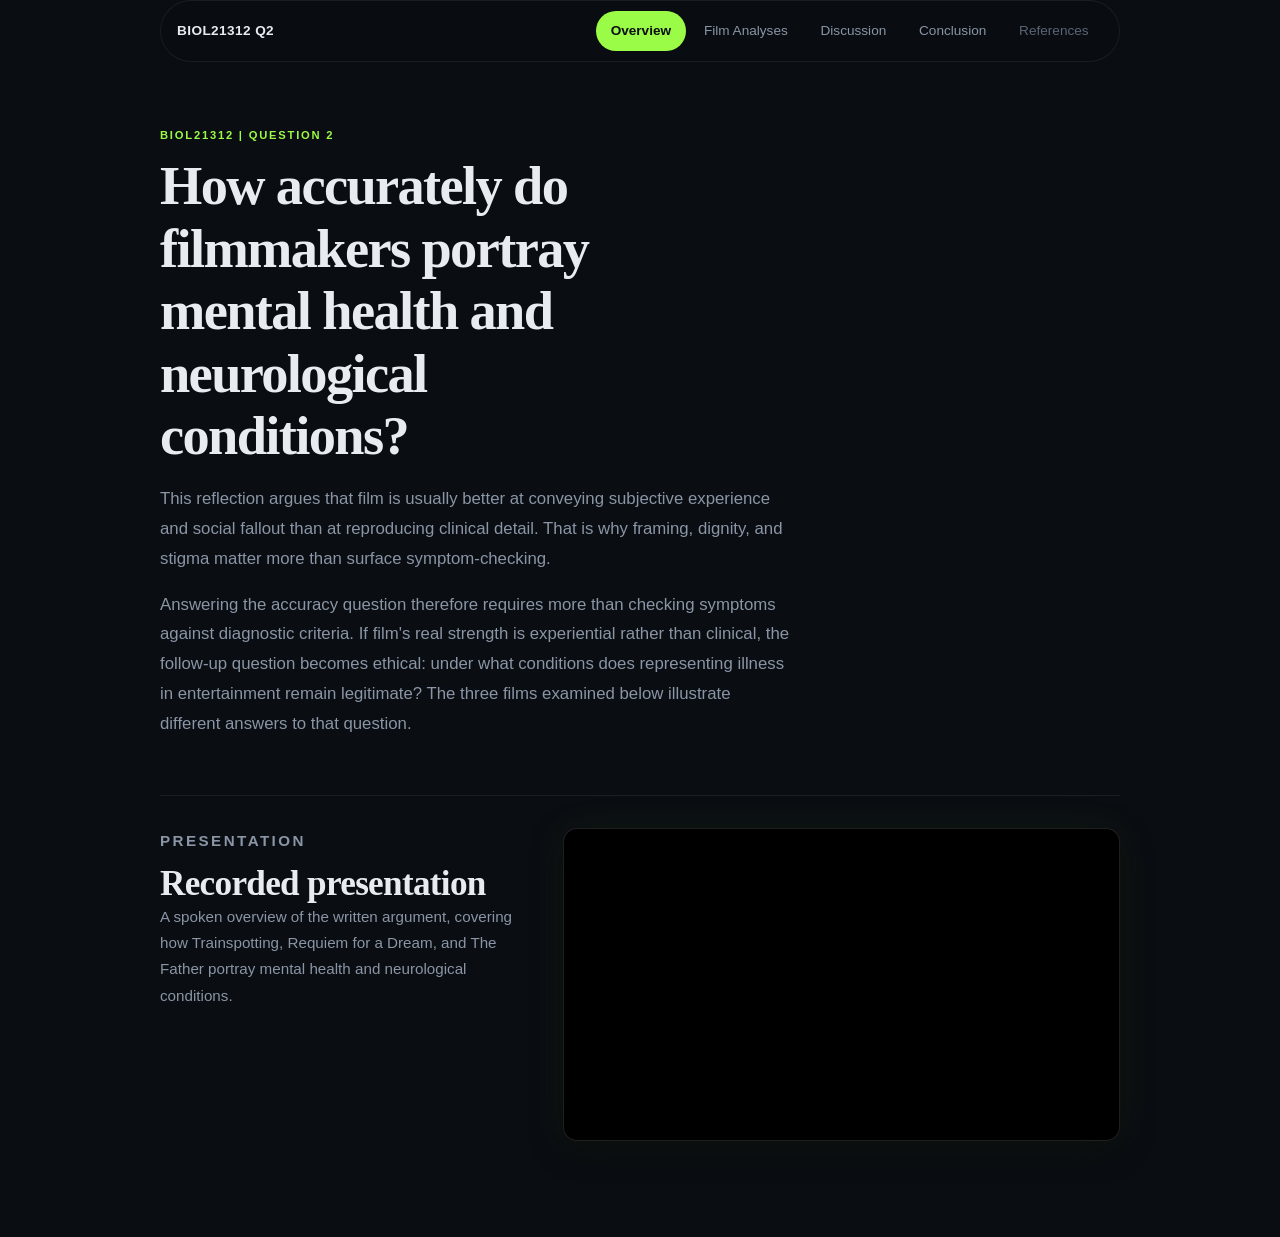
==== commit 5e84430c: "feat: interactive tab navigation + dark cinematic redesign - Add 4-tab navigation: Overview, Film An" ====
--- a/index.html
+++ b/index.html
@@ -4,60 +4,69 @@
     <meta charset="UTF-8" />
     <meta name="viewport" content="width=device-width, initial-scale=1.0" />
     <title>BIOL21312 Q2 | Film Reflection</title>
-    <meta
-      name="description"
-      content="BIOL21312 Question 2 film reflection: how accurately do filmmakers portray mental health and neurological conditions?"
-    />
+    <meta name="description" content="BIOL21312 Question 2 film reflection: how accurately do filmmakers portray mental health and neurological conditions?" />
     <link rel="stylesheet" href="./styles.css" />
   </head>
   <body>
     <div class="site-frame">
-      <nav class="top-nav" aria-label="Primary">
-        <a class="brand" href="#top">BIOL21312 Q2</a>
-        <div class="top-nav-links">
-          <a href="#films">Film analyses</a>
-          <a href="#discussion">Discussion</a>
-          <a href="#verdict">Conclusion</a>
-          <a href="./references.html">References</a>
+      <nav class="tab-bar" aria-label="Primary">
+        <span class="tab-brand">BIOL21312 Q2</span>
+        <div class="tab-buttons">
+          <button data-tab="overview" class="tab-btn active" type="button">Overview</button>
+          <button data-tab="films" class="tab-btn" type="button">Film Analyses</button>
+          <button data-tab="discussion" class="tab-btn" type="button">Discussion</button>
+          <button data-tab="conclusion" class="tab-btn" type="button">Conclusion</button>
+          <a href="./references.html" class="tab-link">References</a>
         </div>
       </nav>
 
-      <header id="top" class="hero reveal">
-        <p class="eyebrow">BIOL21312 | Question 2</p>
-        <h1 id="hero-title"></h1>
-        <p class="hero-intro" id="hero-intro"></p>
-        <p class="hero-bridge" id="hero-bridge"></p>
-      </header>
+      <main>
+        <div class="tab-view active" id="view-overview">
+          <header class="hero">
+            <p class="eyebrow">BIOL21312 | Question 2</p>
+            <h1 id="hero-title"></h1>
+            <p class="hero-intro" id="hero-intro"></p>
+            <p class="hero-bridge" id="hero-bridge"></p>
+          </header>
+          <section class="video-section">
+            <div class="video-meta">
+              <p class="eyebrow">Presentation</p>
+              <h2 id="video-title"></h2>
+              <p id="video-caption"></p>
+            </div>
+            <div class="video-shell" id="video-shell"></div>
+          </section>
+        </div>
 
-      <section class="video-band reveal" id="video">
-        <div class="video-copy">
-          <p class="eyebrow">Presentation</p>
-          <h2 id="video-title"></h2>
-          <p id="video-caption"></p>
+        <div class="tab-view" id="view-films">
+          <header class="view-header">
+            <p class="eyebrow">BIOL21312 | Question 2</p>
+            <h1>Film Analyses</h1>
+            <p class="view-subtitle">Experiential accuracy, clinical detail, and cinematic form across three films.</p>
+          </header>
+          <div id="film-analyses"></div>
         </div>
-        <div class="video-shell" id="video-shell"></div>
-      </section>
 
-      <main>
-        <section class="section reveal" id="films">
-          <h2 class="section-heading">Film analyses</h2>
-          <div id="film-analyses"></div>
-        </section>
+        <div class="tab-view" id="view-discussion">
+          <header class="view-header">
+            <p class="eyebrow">BIOL21312 | Question 2</p>
+            <h1>Discussion</h1>
+            <p class="view-subtitle" id="discussion-intro"></p>
+          </header>
+          <div id="discussion-sections"></div>
+        </div>
 
-        <section class="section reveal" id="discussion">
-          <h2 class="section-heading">Discussion</h2>
-          <p class="section-intro" id="discussion-intro"></p>
-          <div id="discussion-sections"></div>
-        </section>
-
-        <section class="section reveal" id="verdict">
-          <h2 class="section-heading">Conclusion</h2>
+        <div class="tab-view" id="view-conclusion">
+          <header class="view-header">
+            <p class="eyebrow">BIOL21312 | Question 2</p>
+            <h1>Conclusion</h1>
+          </header>
           <div id="verdict-content"></div>
           <div class="references-cta">
             <p>Full Harvard references are listed on the linked references page.</p>
-            <a href="./references.html">Open references</a>
+            <a href="./references.html" class="cta-btn">Open references</a>
           </div>
-        </section>
+        </div>
       </main>
     </div>
 
--- a/styles.css
+++ b/styles.css
@@ -1,31 +1,30 @@
 :root {
-  --bg: #ffffff;
-  --bg-alt: #f7f8fa;
-  --bg-warm: #f3f1ee;
-  --text: #1a1a2e;
-  --text-secondary: #4a4a68;
-  --text-muted: #7a7a8e;
-  --accent: #2563eb;
-  --accent-soft: rgba(37, 99, 235, 0.08);
-  --accent-hover: #1d4ed8;
-  --border: #e2e4e8;
-  --border-light: #eef0f2;
-  --shadow-sm: 0 1px 3px rgba(0, 0, 0, 0.06);
-  --shadow-md: 0 4px 16px rgba(0, 0, 0, 0.06);
-  --radius: 0.75rem;
-  --radius-lg: 1rem;
-  --max-width: 820px;
+  --bg: #0a0d12;
+  --bg-card: #12171e;
+  --bg-card-hover: #181f28;
+  --bg-nav: rgba(10, 13, 18, 0.85);
+  --text: #e8ecf0;
+  --text-secondary: #8a95a5;
+  --text-muted: #5a6575;
+  --accent: #9afc46;
+  --accent-dim: rgba(154, 252, 70, 0.15);
+  --train: #ff7146;
+  --train-dim: rgba(255, 113, 70, 0.12);
+  --requiem: #5eb8ff;
+  --requiem-dim: rgba(94, 184, 255, 0.12);
+  --father: #f0c060;
+  --father-dim: rgba(240, 192, 96, 0.12);
+  --border: rgba(255, 255, 255, 0.07);
+  --border-accent: rgba(255, 255, 255, 0.12);
+  --shadow: 0 8px 32px rgba(0, 0, 0, 0.4);
+  --radius: 0.875rem;
+  --max-width: 960px;
   --font-serif: Georgia, "Times New Roman", serif;
   --font-sans: -apple-system, BlinkMacSystemFont, "Segoe UI", Roboto, "Helvetica Neue", Arial, sans-serif;
 }
 
-*, *::before, *::after {
-  box-sizing: border-box;
-}
-
-html {
-  scroll-behavior: smooth;
-}
+*, *::before, *::after { box-sizing: border-box; }
+html { scroll-behavior: smooth; }
 
 body {
   margin: 0;
@@ -33,300 +32,335 @@
   color: var(--text);
   font-family: var(--font-sans);
   font-size: 1rem;
-  line-height: 1.75;
-}
-
-a {
-  color: var(--accent);
-  text-decoration: none;
-}
-
-a:hover {
-  color: var(--accent-hover);
-  text-decoration: underline;
-}
+  line-height: 1.72;
+  min-height: 100vh;
+}
+
+a { color: var(--accent); text-decoration: none; }
+a:hover { text-decoration: underline; }
 
 /* ── Layout ── */
-
 .site-frame {
   width: min(calc(100% - 2rem), var(--max-width));
   margin: 0 auto;
   padding-bottom: 4rem;
 }
 
-/* ── Navigation ── */
-
-.top-nav {
+/* ── Tab bar ── */
+.tab-bar {
   position: sticky;
   top: 0;
-  z-index: 40;
+  z-index: 50;
   display: flex;
-  justify-content: space-between;
   align-items: center;
-  gap: 1rem;
-  padding: 0.75rem 0;
-  margin-bottom: 1.5rem;
-  background: rgba(255, 255, 255, 0.92);
-  backdrop-filter: blur(10px);
-  border-bottom: 1px solid var(--border);
-}
-
-.brand {
-  text-decoration: none;
-  font-family: var(--font-sans);
-  font-weight: 700;
-  font-size: 0.9rem;
+  gap: 0.5rem;
+  padding: 0.65rem 1rem;
+  margin-bottom: 2rem;
+  background: var(--bg-nav);
+  backdrop-filter: blur(16px);
+  border: 1px solid var(--border);
+  border-radius: 999px;
+}
+
+.tab-brand {
+  font-weight: 800;
+  font-size: 0.85rem;
   color: var(--text);
-  letter-spacing: 0.02em;
-}
-
-.brand:hover {
+  letter-spacing: 0.03em;
+  margin-right: auto;
+  white-space: nowrap;
+}
+
+.tab-buttons {
+  display: flex;
+  align-items: center;
+  gap: 0.25rem;
+}
+
+.tab-btn {
+  appearance: none;
+  border: none;
+  background: transparent;
+  color: var(--text-secondary);
+  font: inherit;
+  font-size: 0.85rem;
+  font-weight: 500;
+  padding: 0.5rem 0.9rem;
+  border-radius: 999px;
+  cursor: pointer;
+  transition: color 150ms, background 150ms;
+  white-space: nowrap;
+}
+
+.tab-btn:hover {
   color: var(--text);
-  text-decoration: none;
-}
-
-.top-nav-links {
-  display: flex;
-  gap: 1.25rem;
-}
-
-.top-nav-links a {
-  font-size: 0.88rem;
-  color: var(--text-secondary);
+  background: rgba(255, 255, 255, 0.06);
+}
+
+.tab-btn.active {
+  color: var(--bg);
+  background: var(--accent);
+  font-weight: 700;
+}
+
+.tab-link {
+  font-size: 0.85rem;
   font-weight: 500;
+  padding: 0.5rem 0.9rem;
+  border-radius: 999px;
+  color: var(--text-muted);
   transition: color 150ms;
-}
-
-.top-nav-links a:hover {
+  white-space: nowrap;
+}
+
+.tab-link:hover {
   color: var(--accent);
   text-decoration: none;
 }
 
+/* ── Tab views ── */
+.tab-view {
+  display: none;
+  opacity: 0;
+  animation: fadeIn 250ms ease forwards;
+}
+
+.tab-view.active {
+  display: block;
+}
+
+@keyframes fadeIn {
+  from { opacity: 0; transform: translateY(8px); }
+  to { opacity: 1; transform: translateY(0); }
+}
+
 /* ── Typography ── */
-
 .eyebrow {
-  margin: 0 0 0.5rem;
-  font-size: 0.72rem;
-  letter-spacing: 0.12em;
+  margin: 0 0 0.6rem;
+  font-size: 0.7rem;
+  letter-spacing: 0.16em;
   text-transform: uppercase;
-  color: var(--text-muted);
-  font-weight: 600;
-  font-family: var(--font-sans);
+  color: var(--accent);
+  font-weight: 700;
 }
 
 h1, h2, h3 {
   margin: 0;
   font-family: var(--font-serif);
-  line-height: 1.25;
+  line-height: 1.15;
   color: var(--text);
 }
 
 h1 {
-  font-size: clamp(1.8rem, 3.5vw, 2.6rem);
+  font-size: clamp(2rem, 4.5vw, 3.4rem);
+  letter-spacing: -0.03em;
+  font-weight: 700;
+  margin-bottom: 1rem;
+}
+
+h2 {
+  font-size: clamp(1.5rem, 3vw, 2.2rem);
   letter-spacing: -0.02em;
-  font-weight: 700;
-  margin-bottom: 0.75rem;
-}
-
-h2 {
-  font-size: clamp(1.4rem, 2.5vw, 2rem);
-  letter-spacing: -0.015em;
   font-weight: 700;
 }
 
 h3 {
   font-size: 1.2rem;
   font-weight: 700;
-  line-height: 1.3;
-  margin-bottom: 0.5rem;
-}
-
-p {
-  margin: 0 0 1rem;
-}
-
-/* ── Hero ── */
-
+  line-height: 1.25;
+  margin-bottom: 0.6rem;
+}
+
+p { margin: 0 0 1rem; }
+
+/* ── Hero (Overview) ── */
 .hero {
-  padding: 1.5rem 0 2rem;
-}
-
-.hero-intro {
-  color: var(--text-secondary);
-  font-size: 1.02rem;
-  line-height: 1.75;
-  max-width: 70ch;
-}
-
-.hero-bridge {
-  color: var(--text-secondary);
-  font-size: 1.02rem;
-  line-height: 1.75;
-  max-width: 70ch;
+  padding: 2rem 0 2.5rem;
+}
+
+.hero h1 {
+  max-width: 16ch;
+}
+
+.hero-intro, .hero-bridge {
+  color: var(--text-secondary);
+  font-size: 1.05rem;
+  line-height: 1.78;
+  max-width: 68ch;
 }
 
 /* ── Video ── */
-
-.video-band {
+.video-section {
   display: grid;
-  grid-template-columns: 1fr 1.6fr;
-  gap: 1.5rem;
+  grid-template-columns: 0.8fr 1.2fr;
+  gap: 2rem;
   padding: 2rem 0;
   border-top: 1px solid var(--border);
 }
 
-.video-copy {
-  padding: 0;
-}
-
-.video-copy p {
+.video-meta p {
   color: var(--text-secondary);
   font-size: 0.95rem;
-  line-height: 1.65;
 }
 
 .video-shell {
   position: relative;
   overflow: hidden;
-  border-radius: var(--radius-lg);
-  border: 1px solid var(--border);
-  box-shadow: var(--shadow-md);
+  border-radius: var(--radius);
+  border: 1px solid var(--border-accent);
+  box-shadow: 0 0 40px rgba(154, 252, 70, 0.06), var(--shadow);
   background: #000;
   aspect-ratio: 16 / 9;
 }
 
-.video-shell iframe,
-.video-shell video {
+.video-shell iframe {
   width: 100%;
   height: 100%;
   border: 0;
   display: block;
 }
 
-/* ── Sections ── */
-
-.section {
-  padding: 2.5rem 0;
-  border-top: 1px solid var(--border);
-}
-
-.section-heading {
+/* ── View headers ── */
+.view-header {
+  padding: 2rem 0 2rem;
+  border-bottom: 1px solid var(--border);
+  margin-bottom: 2rem;
+}
+
+.view-subtitle {
+  color: var(--text-secondary);
+  font-size: 1.02rem;
+  line-height: 1.75;
+  max-width: 68ch;
+  margin-bottom: 0;
+}
+
+/* ── Film cards ── */
+.film-card {
+  position: relative;
+  padding: 1.75rem 1.75rem 1.75rem 2rem;
+  margin-bottom: 1.25rem;
+  background: var(--bg-card);
+  border: 1px solid var(--border);
+  border-radius: var(--radius);
+  box-shadow: var(--shadow);
+  border-left: 3px solid var(--film-accent, var(--accent));
+  transition: border-color 200ms, background 200ms;
+}
+
+.film-card:hover {
+  background: var(--bg-card-hover);
+}
+
+.film-card[data-film="trainspotting"] { --film-accent: var(--train); }
+.film-card[data-film="requiem"] { --film-accent: var(--requiem); }
+.film-card[data-film="father"] { --film-accent: var(--father); }
+
+.film-card h3 {
+  color: var(--film-accent, var(--text));
+  font-size: 1.4rem;
+  margin-bottom: 0.75rem;
+}
+
+.film-card p {
+  color: var(--text-secondary);
+  line-height: 1.78;
+}
+
+/* ── Discussion blocks ── */
+.discussion-block {
+  padding: 1.5rem 1.75rem;
   margin-bottom: 1rem;
-}
-
-.section-intro {
-  color: var(--text-secondary);
-  line-height: 1.75;
-  max-width: 70ch;
+  background: var(--bg-card);
+  border: 1px solid var(--border);
+  border-radius: var(--radius);
+  box-shadow: var(--shadow);
+}
+
+.discussion-block h3 {
+  color: var(--accent);
+  font-size: 1.15rem;
+  margin-bottom: 0.6rem;
+}
+
+.discussion-block p {
+  color: var(--text-secondary);
+  line-height: 1.78;
+}
+
+/* ── Conclusion ── */
+.verdict-text {
+  font-size: 1.08rem;
+  line-height: 1.82;
+  color: var(--text-secondary);
+  max-width: 68ch;
   margin-bottom: 2rem;
 }
 
-/* ── Film analyses ── */
-
-.film-section {
-  padding: 1.5rem 0;
-  border-top: 1px solid var(--border-light);
-}
-
-.film-section:first-child {
-  border-top: none;
-  padding-top: 0.5rem;
-}
-
-.film-section h3 {
-  font-size: 1.3rem;
-  font-family: var(--font-serif);
-}
-
-.film-section p {
+.verdict-card {
+  position: relative;
+  padding: 1.5rem 1.75rem 1.5rem 2rem;
+  margin-bottom: 1rem;
+  background: var(--bg-card);
+  border: 1px solid var(--border);
+  border-radius: var(--radius);
+  box-shadow: var(--shadow);
+  border-left: 3px solid var(--film-accent, var(--accent));
+}
+
+.verdict-card[data-film="trainspotting"] { --film-accent: var(--train); }
+.verdict-card[data-film="requiem"] { --film-accent: var(--requiem); }
+.verdict-card[data-film="father"] { --film-accent: var(--father); }
+
+.verdict-card h3 {
+  color: var(--film-accent, var(--text));
+  font-size: 1.15rem;
+  margin-bottom: 0.5rem;
+}
+
+.verdict-card p {
   color: var(--text-secondary);
   line-height: 1.78;
-}
-
-/* ── Discussion sections ── */
-
-.discussion-section {
-  padding: 1.5rem 0;
-  border-top: 1px solid var(--border-light);
-}
-
-.discussion-section:first-child {
-  border-top: none;
-  padding-top: 0;
-}
-
-.discussion-section h3 {
-  font-family: var(--font-serif);
-  font-size: 1.15rem;
-}
-
-.discussion-section p {
-  color: var(--text-secondary);
-  line-height: 1.78;
-}
-
-/* ── Verdict ── */
-
-#verdict p {
-  color: var(--text-secondary);
-  line-height: 1.78;
-}
-
-.verdict-film {
-  padding: 1.25rem 0;
-  border-top: 1px solid var(--border-light);
-}
-
-.verdict-film h3 {
-  font-family: var(--font-serif);
-  font-size: 1.15rem;
-}
-
-.verdict-film p {
-  color: var(--text-secondary);
-  line-height: 1.78;
+  margin: 0;
 }
 
 /* ── References CTA ── */
-
 .references-cta {
   display: flex;
   justify-content: space-between;
   align-items: center;
   gap: 1rem;
-  padding: 1rem 1.25rem;
-  margin-top: 2rem;
-  background: var(--bg-alt);
+  padding: 1rem 1.5rem;
+  margin-top: 2.5rem;
+  background: var(--bg-card);
   border: 1px solid var(--border);
   border-radius: var(--radius);
-  box-shadow: var(--shadow-sm);
 }
 
 .references-cta p {
   margin: 0;
-  color: var(--text-secondary);
+  color: var(--text-muted);
   font-size: 0.92rem;
 }
 
-.references-cta a {
+.cta-btn {
   display: inline-flex;
-  padding: 0.55rem 1.15rem;
-  border-radius: 0.5rem;
+  padding: 0.55rem 1.2rem;
+  border-radius: 999px;
   background: var(--accent);
-  color: #fff;
-  font-weight: 600;
-  font-size: 0.88rem;
+  color: var(--bg);
+  font-weight: 700;
+  font-size: 0.85rem;
   white-space: nowrap;
-  transition: background 150ms;
-}
-
-.references-cta a:hover {
-  background: var(--accent-hover);
+  transition: opacity 150ms;
+}
+
+.cta-btn:hover {
+  opacity: 0.85;
   text-decoration: none;
 }
 
 /* ── References page ── */
-
 .references-page {
   background: var(--bg);
   color: var(--text);
@@ -336,99 +370,76 @@
   width: min(calc(100% - 2rem), var(--max-width));
 }
 
-.subpage-hero {
-  margin-top: 1rem;
+.ref-header {
   padding: 2rem 0;
   border-bottom: 1px solid var(--border);
-}
-
-.subpage-hero .eyebrow {
-  color: var(--text-muted);
-}
-
-.subpage-hero p {
-  color: var(--text-secondary);
-}
+  margin-bottom: 1.5rem;
+}
+
+.ref-header p { color: var(--text-secondary); }
 
 .back-link {
   display: inline-flex;
   margin-top: 0.75rem;
   color: var(--accent);
   font-weight: 600;
-  font-size: 0.9rem;
-}
-
-.back-link:hover {
-  text-decoration: underline;
-}
-
-.references-list {
-  margin-top: 1rem;
-}
+  font-size: 0.88rem;
+}
+
+.references-list { margin-top: 0; }
 
 .references-entry {
-  padding: 0.85rem 0;
-  border-bottom: 1px solid var(--border-light);
-}
-
-.references-entry:last-child {
-  border-bottom: none;
-}
+  padding: 1rem 0;
+  border-bottom: 1px solid var(--border);
+}
+
+.references-entry:last-child { border-bottom: none; }
 
 .references-entry p {
   color: var(--text-secondary);
   font-size: 0.92rem;
-  line-height: 1.6;
+  line-height: 1.65;
   margin: 0;
 }
 
-/* ── Scroll reveal ── */
-
-.reveal {
-  opacity: 0;
-  transform: translateY(14px);
-  transition: opacity 400ms ease, transform 400ms ease;
-}
-
-.reveal.visible {
-  opacity: 1;
-  transform: translateY(0);
-}
-
-/* ── Accessibility ── */
-
-@media (prefers-reduced-motion: reduce) {
-  html { scroll-behavior: auto; }
-  .reveal { transition: none; }
-}
-
 /* ── Responsive ── */
-
 @media (max-width: 700px) {
-  .site-frame {
-    width: calc(100% - 1.5rem);
+  .site-frame { width: calc(100% - 1.25rem); }
+
+  .tab-bar {
+    border-radius: var(--radius);
+    flex-wrap: wrap;
+    padding: 0.5rem 0.75rem;
   }
 
-  .top-nav {
-    flex-direction: column;
-    align-items: flex-start;
-    gap: 0.5rem;
+  .tab-brand { width: 100%; margin-bottom: 0.25rem; }
+
+  .tab-buttons {
+    flex-wrap: wrap;
+    gap: 0.2rem;
   }
 
-  .top-nav-links {
-    gap: 1rem;
-    flex-wrap: wrap;
+  .tab-btn, .tab-link {
+    font-size: 0.78rem;
+    padding: 0.4rem 0.7rem;
   }
 
-  .video-band {
-    grid-template-columns: 1fr;
+  .video-section { grid-template-columns: 1fr; }
+
+  h1 { font-size: 1.9rem; }
+  h2 { font-size: 1.5rem; }
+
+  .film-card, .discussion-block, .verdict-card {
+    padding: 1.25rem;
+    padding-left: 1.5rem;
   }
-
-  h1 { font-size: 1.7rem; }
-  h2 { font-size: 1.4rem; }
 
   .references-cta {
     flex-direction: column;
     align-items: flex-start;
   }
 }
+
+@media (prefers-reduced-motion: reduce) {
+  .tab-view { animation: none; }
+}
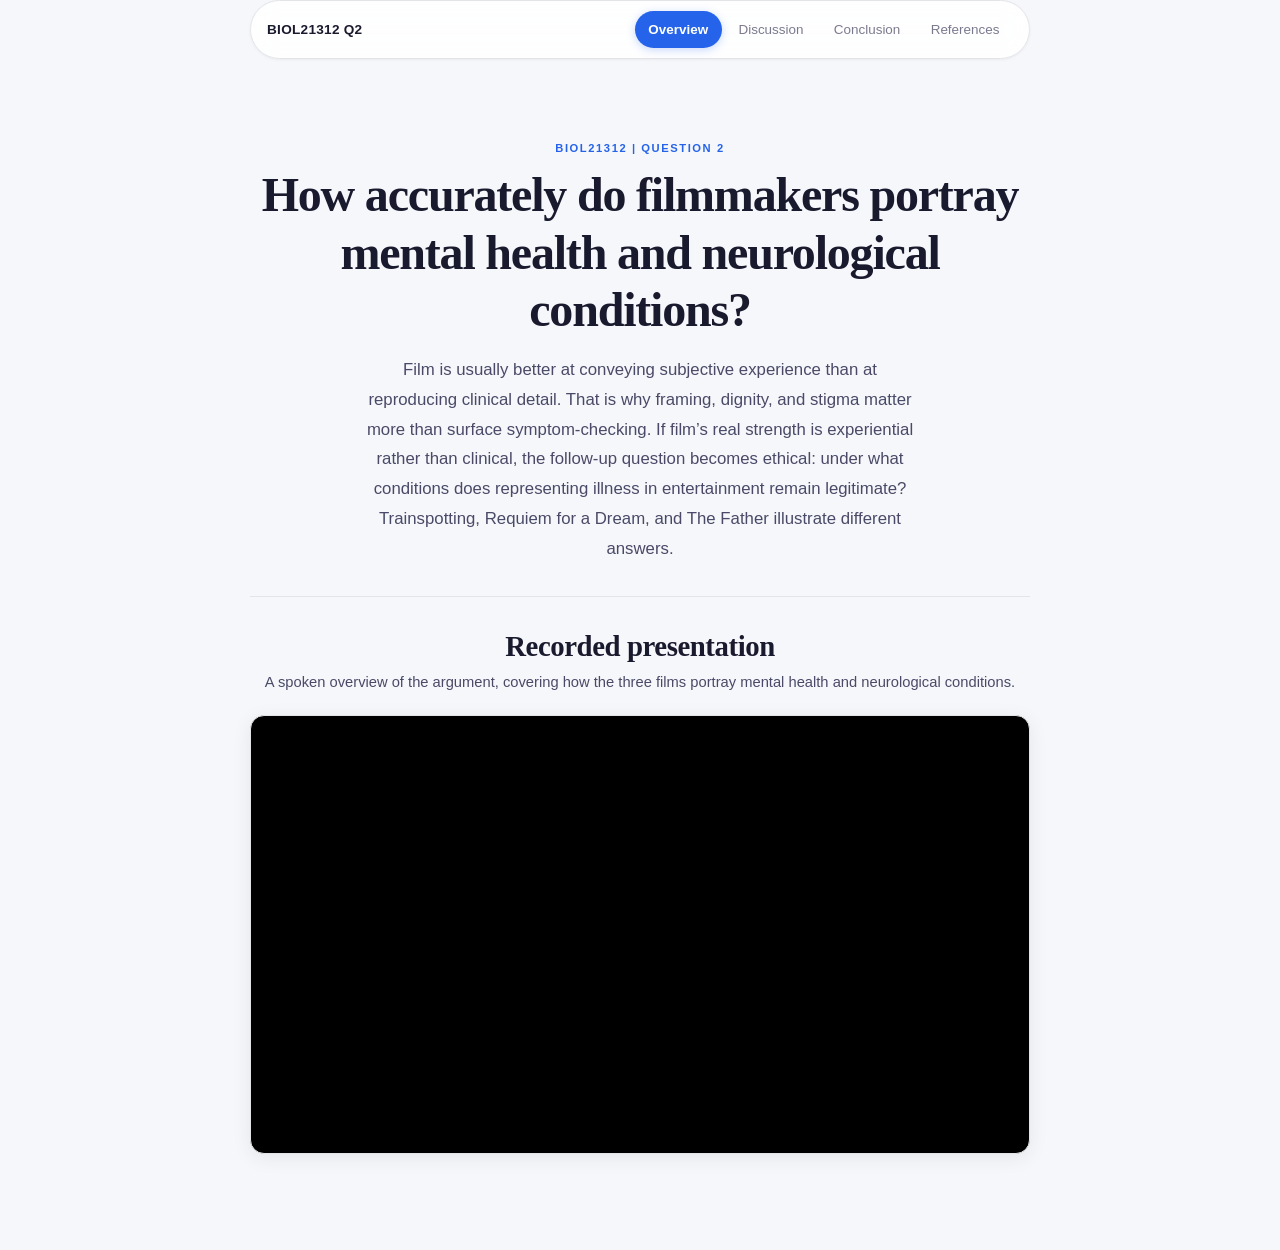
==== commit 4da98ded: "refactor: centered layout, <1000 words, remove per-film analyses - Center hero, view headers, and co" ====
--- a/index.html
+++ b/index.html
@@ -13,7 +13,6 @@
         <span class="tab-brand">BIOL21312 Q2</span>
         <div class="tab-buttons">
           <button data-tab="overview" class="tab-btn active" type="button">Overview</button>
-          <button data-tab="films" class="tab-btn" type="button">Film Analyses</button>
           <button data-tab="discussion" class="tab-btn" type="button">Discussion</button>
           <button data-tab="conclusion" class="tab-btn" type="button">Conclusion</button>
           <a href="./references.html" class="tab-link">References</a>
@@ -26,25 +25,12 @@
             <p class="eyebrow">BIOL21312 | Question 2</p>
             <h1 id="hero-title"></h1>
             <p class="hero-intro" id="hero-intro"></p>
-            <p class="hero-bridge" id="hero-bridge"></p>
           </header>
           <section class="video-section">
-            <div class="video-meta">
-              <p class="eyebrow">Presentation</p>
-              <h2 id="video-title"></h2>
-              <p id="video-caption"></p>
-            </div>
+            <h2 id="video-title"></h2>
+            <p class="video-caption" id="video-caption"></p>
             <div class="video-shell" id="video-shell"></div>
           </section>
-        </div>
-
-        <div class="tab-view" id="view-films">
-          <header class="view-header">
-            <p class="eyebrow">BIOL21312 | Question 2</p>
-            <h1>Film Analyses</h1>
-            <p class="view-subtitle">Experiential accuracy, clinical detail, and cinematic form across three films.</p>
-          </header>
-          <div id="film-analyses"></div>
         </div>
 
         <div class="tab-view" id="view-discussion">
--- a/styles.css
+++ b/styles.css
@@ -1,24 +1,20 @@
 :root {
-  --bg: #0a0d12;
-  --bg-card: #12171e;
-  --bg-card-hover: #181f28;
-  --bg-nav: rgba(10, 13, 18, 0.85);
-  --text: #e8ecf0;
-  --text-secondary: #8a95a5;
-  --text-muted: #5a6575;
-  --accent: #9afc46;
-  --accent-dim: rgba(154, 252, 70, 0.15);
-  --train: #ff7146;
-  --train-dim: rgba(255, 113, 70, 0.12);
-  --requiem: #5eb8ff;
-  --requiem-dim: rgba(94, 184, 255, 0.12);
-  --father: #f0c060;
-  --father-dim: rgba(240, 192, 96, 0.12);
-  --border: rgba(255, 255, 255, 0.07);
-  --border-accent: rgba(255, 255, 255, 0.12);
-  --shadow: 0 8px 32px rgba(0, 0, 0, 0.4);
+  --bg: #ffffff;
+  --bg-alt: #f5f7fa;
+  --bg-card: #ffffff;
+  --bg-nav: rgba(255, 255, 255, 0.88);
+  --text: #1a1a2e;
+  --text-secondary: #4a4a68;
+  --text-muted: #7a7a8e;
+  --accent: #2563eb;
+  --accent-soft: rgba(37, 99, 235, 0.08);
+  --accent-hover: #1d4ed8;
+  --border: #e2e4e8;
+  --border-light: #eef0f2;
+  --shadow-sm: 0 1px 3px rgba(0, 0, 0, 0.05);
+  --shadow-md: 0 4px 20px rgba(0, 0, 0, 0.07);
   --radius: 0.875rem;
-  --max-width: 960px;
+  --max-width: 780px;
   --font-serif: Georgia, "Times New Roman", serif;
   --font-sans: -apple-system, BlinkMacSystemFont, "Segoe UI", Roboto, "Helvetica Neue", Arial, sans-serif;
 }
@@ -28,7 +24,7 @@
 
 body {
   margin: 0;
-  background: var(--bg);
+  background: var(--bg-alt);
   color: var(--text);
   font-family: var(--font-sans);
   font-size: 1rem;
@@ -37,9 +33,8 @@
 }
 
 a { color: var(--accent); text-decoration: none; }
-a:hover { text-decoration: underline; }
-
-/* ── Layout ── */
+a:hover { color: var(--accent-hover); text-decoration: underline; }
+
 .site-frame {
   width: min(calc(100% - 2rem), var(--max-width));
   margin: 0 auto;
@@ -54,91 +49,80 @@
   display: flex;
   align-items: center;
   gap: 0.5rem;
-  padding: 0.65rem 1rem;
+  padding: 0.6rem 1rem;
   margin-bottom: 2rem;
   background: var(--bg-nav);
-  backdrop-filter: blur(16px);
+  backdrop-filter: blur(14px);
   border: 1px solid var(--border);
   border-radius: 999px;
+  box-shadow: var(--shadow-sm);
 }
 
 .tab-brand {
   font-weight: 800;
   font-size: 0.85rem;
   color: var(--text);
-  letter-spacing: 0.03em;
+  letter-spacing: 0.02em;
   margin-right: auto;
   white-space: nowrap;
 }
 
-.tab-buttons {
-  display: flex;
-  align-items: center;
-  gap: 0.25rem;
-}
+.tab-buttons { display: flex; align-items: center; gap: 0.2rem; }
 
 .tab-btn {
   appearance: none;
   border: none;
   background: transparent;
-  color: var(--text-secondary);
+  color: var(--text-muted);
   font: inherit;
-  font-size: 0.85rem;
+  font-size: 0.84rem;
   font-weight: 500;
-  padding: 0.5rem 0.9rem;
+  padding: 0.45rem 0.85rem;
   border-radius: 999px;
   cursor: pointer;
   transition: color 150ms, background 150ms;
   white-space: nowrap;
 }
 
-.tab-btn:hover {
-  color: var(--text);
-  background: rgba(255, 255, 255, 0.06);
-}
+.tab-btn:hover { color: var(--text); background: var(--accent-soft); }
 
 .tab-btn.active {
-  color: var(--bg);
+  color: #fff;
   background: var(--accent);
   font-weight: 700;
+  box-shadow: 0 2px 8px rgba(37, 99, 235, 0.25);
 }
 
 .tab-link {
-  font-size: 0.85rem;
+  font-size: 0.84rem;
   font-weight: 500;
-  padding: 0.5rem 0.9rem;
+  padding: 0.45rem 0.85rem;
   border-radius: 999px;
   color: var(--text-muted);
   transition: color 150ms;
   white-space: nowrap;
 }
 
-.tab-link:hover {
-  color: var(--accent);
-  text-decoration: none;
-}
+.tab-link:hover { color: var(--accent); text-decoration: none; }
 
 /* ── Tab views ── */
 .tab-view {
   display: none;
-  opacity: 0;
-  animation: fadeIn 250ms ease forwards;
-}
-
-.tab-view.active {
-  display: block;
-}
+  animation: fadeIn 220ms ease forwards;
+}
+
+.tab-view.active { display: block; }
 
 @keyframes fadeIn {
-  from { opacity: 0; transform: translateY(8px); }
+  from { opacity: 0; transform: translateY(6px); }
   to { opacity: 1; transform: translateY(0); }
 }
 
 /* ── Typography ── */
 .eyebrow {
-  margin: 0 0 0.6rem;
+  margin: 0 0 0.5rem;
   font-size: 0.7rem;
-  letter-spacing: 0.16em;
+  letter-spacing: 0.14em;
   text-transform: uppercase;
   color: var(--accent);
   font-weight: 700;
@@ -147,181 +131,172 @@
 h1, h2, h3 {
   margin: 0;
   font-family: var(--font-serif);
-  line-height: 1.15;
+  line-height: 1.2;
   color: var(--text);
 }
 
 h1 {
-  font-size: clamp(2rem, 4.5vw, 3.4rem);
-  letter-spacing: -0.03em;
+  font-size: clamp(2rem, 4.5vw, 3rem);
+  letter-spacing: -0.025em;
+  margin-bottom: 1rem;
+}
+
+h2 {
+  font-size: clamp(1.3rem, 2.5vw, 1.8rem);
+  letter-spacing: -0.015em;
+}
+
+h3 {
+  font-size: 1.05rem;
   font-weight: 700;
-  margin-bottom: 1rem;
-}
-
-h2 {
-  font-size: clamp(1.5rem, 3vw, 2.2rem);
-  letter-spacing: -0.02em;
-  font-weight: 700;
-}
-
-h3 {
-  font-size: 1.2rem;
-  font-weight: 700;
-  line-height: 1.25;
-  margin-bottom: 0.6rem;
+  line-height: 1.3;
+  margin: 0;
 }
 
 p { margin: 0 0 1rem; }
 
-/* ── Hero (Overview) ── */
+/* ── Hero (centered) ── */
 .hero {
-  padding: 2rem 0 2.5rem;
-}
-
-.hero h1 {
-  max-width: 16ch;
-}
-
-.hero-intro, .hero-bridge {
+  text-align: center;
+  padding: 3rem 0 2rem;
+}
+
+.hero-intro {
   color: var(--text-secondary);
   font-size: 1.05rem;
   line-height: 1.78;
-  max-width: 68ch;
-}
-
-/* ── Video ── */
+  max-width: 60ch;
+  margin: 0 auto;
+}
+
+/* ── Video (stacked, centered) ── */
 .video-section {
-  display: grid;
-  grid-template-columns: 0.8fr 1.2fr;
-  gap: 2rem;
+  text-align: center;
   padding: 2rem 0;
   border-top: 1px solid var(--border);
 }
 
-.video-meta p {
-  color: var(--text-secondary);
-  font-size: 0.95rem;
+.video-section h2 { margin-bottom: 0.4rem; }
+
+.video-caption {
+  color: var(--text-secondary);
+  font-size: 0.92rem;
+  margin-bottom: 1.25rem;
 }
 
 .video-shell {
-  position: relative;
   overflow: hidden;
   border-radius: var(--radius);
-  border: 1px solid var(--border-accent);
-  box-shadow: 0 0 40px rgba(154, 252, 70, 0.06), var(--shadow);
+  border: 1px solid var(--border);
+  box-shadow: var(--shadow-md);
   background: #000;
   aspect-ratio: 16 / 9;
 }
 
-.video-shell iframe {
-  width: 100%;
-  height: 100%;
-  border: 0;
-  display: block;
-}
-
-/* ── View headers ── */
+.video-shell iframe { width: 100%; height: 100%; border: 0; display: block; }
+
+/* ── View headers (centered) ── */
 .view-header {
-  padding: 2rem 0 2rem;
+  text-align: center;
+  padding: 3rem 0 2rem;
   border-bottom: 1px solid var(--border);
-  margin-bottom: 2rem;
+  margin-bottom: 1.5rem;
 }
 
 .view-subtitle {
   color: var(--text-secondary);
+  font-size: 1rem;
+  line-height: 1.75;
+  max-width: 60ch;
+  margin: 0 auto;
+}
+
+/* ── Discussion accordion ── */
+.accordion-item {
+  margin-bottom: 0.65rem;
+  background: var(--bg-card);
+  border: 1px solid var(--border);
+  border-radius: var(--radius);
+  box-shadow: var(--shadow-sm);
+  overflow: hidden;
+  transition: box-shadow 200ms;
+}
+
+.accordion-item:hover { box-shadow: var(--shadow-md); }
+
+.accordion-header {
+  display: flex;
+  justify-content: space-between;
+  align-items: center;
+  gap: 1rem;
+  padding: 1rem 1.25rem;
+  cursor: pointer;
+  user-select: none;
+  transition: background 150ms;
+}
+
+.accordion-header:hover { background: var(--accent-soft); }
+
+.accordion-header h3 {
+  font-family: var(--font-sans);
+  font-weight: 600;
+  color: var(--text);
+}
+
+.accordion-item.open .accordion-header h3 { color: var(--accent); }
+
+.accordion-chevron {
+  flex-shrink: 0;
+  width: 20px;
+  height: 20px;
+  display: flex;
+  align-items: center;
+  justify-content: center;
+  color: var(--text-muted);
+  font-size: 0.75rem;
+  transition: transform 200ms, color 200ms;
+}
+
+.accordion-item.open .accordion-chevron {
+  transform: rotate(180deg);
+  color: var(--accent);
+}
+
+.accordion-body {
+  max-height: 0;
+  overflow: hidden;
+  transition: max-height 350ms ease, padding 200ms ease;
+  padding: 0 1.25rem;
+}
+
+.accordion-item.open .accordion-body {
+  max-height: 800px;
+  padding: 0 1.25rem 1.25rem;
+}
+
+.accordion-body p {
+  color: var(--text-secondary);
+  line-height: 1.78;
+  font-size: 0.96rem;
+}
+
+.accordion-body p:first-child {
+  border-top: 1px solid var(--border-light);
+  padding-top: 0.85rem;
+}
+
+/* ── Conclusion ── */
+#verdict-content {
+  text-align: center;
+}
+
+.verdict-text {
+  text-align: left;
   font-size: 1.02rem;
-  line-height: 1.75;
-  max-width: 68ch;
-  margin-bottom: 0;
-}
-
-/* ── Film cards ── */
-.film-card {
-  position: relative;
-  padding: 1.75rem 1.75rem 1.75rem 2rem;
-  margin-bottom: 1.25rem;
-  background: var(--bg-card);
-  border: 1px solid var(--border);
-  border-radius: var(--radius);
-  box-shadow: var(--shadow);
-  border-left: 3px solid var(--film-accent, var(--accent));
-  transition: border-color 200ms, background 200ms;
-}
-
-.film-card:hover {
-  background: var(--bg-card-hover);
-}
-
-.film-card[data-film="trainspotting"] { --film-accent: var(--train); }
-.film-card[data-film="requiem"] { --film-accent: var(--requiem); }
-.film-card[data-film="father"] { --film-accent: var(--father); }
-
-.film-card h3 {
-  color: var(--film-accent, var(--text));
-  font-size: 1.4rem;
-  margin-bottom: 0.75rem;
-}
-
-.film-card p {
-  color: var(--text-secondary);
-  line-height: 1.78;
-}
-
-/* ── Discussion blocks ── */
-.discussion-block {
-  padding: 1.5rem 1.75rem;
-  margin-bottom: 1rem;
-  background: var(--bg-card);
-  border: 1px solid var(--border);
-  border-radius: var(--radius);
-  box-shadow: var(--shadow);
-}
-
-.discussion-block h3 {
-  color: var(--accent);
-  font-size: 1.15rem;
-  margin-bottom: 0.6rem;
-}
-
-.discussion-block p {
-  color: var(--text-secondary);
-  line-height: 1.78;
-}
-
-/* ── Conclusion ── */
-.verdict-text {
-  font-size: 1.08rem;
   line-height: 1.82;
   color: var(--text-secondary);
-  max-width: 68ch;
-  margin-bottom: 2rem;
-}
-
-.verdict-card {
-  position: relative;
-  padding: 1.5rem 1.75rem 1.5rem 2rem;
-  margin-bottom: 1rem;
-  background: var(--bg-card);
-  border: 1px solid var(--border);
-  border-radius: var(--radius);
-  box-shadow: var(--shadow);
-  border-left: 3px solid var(--film-accent, var(--accent));
-}
-
-.verdict-card[data-film="trainspotting"] { --film-accent: var(--train); }
-.verdict-card[data-film="requiem"] { --film-accent: var(--requiem); }
-.verdict-card[data-film="father"] { --film-accent: var(--father); }
-
-.verdict-card h3 {
-  color: var(--film-accent, var(--text));
-  font-size: 1.15rem;
-  margin-bottom: 0.5rem;
-}
-
-.verdict-card p {
-  color: var(--text-secondary);
-  line-height: 1.78;
-  margin: 0;
+  max-width: 65ch;
+  margin: 0 auto 2rem;
 }
 
 /* ── References CTA ── */
@@ -330,50 +305,40 @@
   justify-content: space-between;
   align-items: center;
   gap: 1rem;
-  padding: 1rem 1.5rem;
-  margin-top: 2.5rem;
+  padding: 1rem 1.25rem;
+  margin-top: 2rem;
   background: var(--bg-card);
   border: 1px solid var(--border);
   border-radius: var(--radius);
-}
-
-.references-cta p {
-  margin: 0;
-  color: var(--text-muted);
-  font-size: 0.92rem;
-}
+  box-shadow: var(--shadow-sm);
+}
+
+.references-cta p { margin: 0; color: var(--text-muted); font-size: 0.92rem; }
 
 .cta-btn {
   display: inline-flex;
-  padding: 0.55rem 1.2rem;
+  padding: 0.5rem 1.1rem;
   border-radius: 999px;
   background: var(--accent);
-  color: var(--bg);
+  color: #fff;
   font-weight: 700;
-  font-size: 0.85rem;
+  font-size: 0.84rem;
   white-space: nowrap;
-  transition: opacity 150ms;
-}
-
-.cta-btn:hover {
-  opacity: 0.85;
-  text-decoration: none;
-}
+  transition: background 150ms;
+  box-shadow: 0 2px 8px rgba(37, 99, 235, 0.2);
+}
+
+.cta-btn:hover { background: var(--accent-hover); text-decoration: none; }
 
 /* ── References page ── */
-.references-page {
-  background: var(--bg);
-  color: var(--text);
-}
-
-.references-page .site-frame {
-  width: min(calc(100% - 2rem), var(--max-width));
-}
+.references-page { background: var(--bg-alt); color: var(--text); }
+.references-page .site-frame { width: min(calc(100% - 2rem), var(--max-width)); }
 
 .ref-header {
+  text-align: center;
   padding: 2rem 0;
   border-bottom: 1px solid var(--border);
-  margin-bottom: 1.5rem;
+  margin-bottom: 1rem;
 }
 
 .ref-header p { color: var(--text-secondary); }
@@ -389,21 +354,17 @@
 .references-list { margin-top: 0; }
 
 .references-entry {
-  padding: 1rem 0;
-  border-bottom: 1px solid var(--border);
-}
-
-.references-entry:last-child { border-bottom: none; }
-
-.references-entry p {
-  color: var(--text-secondary);
-  font-size: 0.92rem;
-  line-height: 1.65;
-  margin: 0;
-}
+  padding: 0.85rem 1.25rem;
+  margin-bottom: 0.5rem;
+  background: var(--bg-card);
+  border: 1px solid var(--border);
+  border-radius: var(--radius);
+}
+
+.references-entry p { color: var(--text-secondary); font-size: 0.92rem; line-height: 1.6; margin: 0; }
 
 /* ── Responsive ── */
-@media (max-width: 700px) {
+@media (max-width: 600px) {
   .site-frame { width: calc(100% - 1.25rem); }
 
   .tab-bar {
@@ -412,34 +373,21 @@
     padding: 0.5rem 0.75rem;
   }
 
-  .tab-brand { width: 100%; margin-bottom: 0.25rem; }
-
-  .tab-buttons {
-    flex-wrap: wrap;
-    gap: 0.2rem;
-  }
-
-  .tab-btn, .tab-link {
-    font-size: 0.78rem;
-    padding: 0.4rem 0.7rem;
-  }
-
-  .video-section { grid-template-columns: 1fr; }
-
-  h1 { font-size: 1.9rem; }
-  h2 { font-size: 1.5rem; }
-
-  .film-card, .discussion-block, .verdict-card {
-    padding: 1.25rem;
-    padding-left: 1.5rem;
-  }
-
-  .references-cta {
-    flex-direction: column;
-    align-items: flex-start;
-  }
+  .tab-brand { width: 100%; margin-bottom: 0.2rem; }
+  .tab-buttons { flex-wrap: wrap; gap: 0.15rem; }
+  .tab-btn, .tab-link { font-size: 0.76rem; padding: 0.35rem 0.65rem; }
+
+  h1 { font-size: 1.8rem; }
+
+  .accordion-header { padding: 0.85rem 1rem; }
+  .accordion-body { padding-left: 1rem; padding-right: 1rem; }
+  .accordion-item.open .accordion-body { padding: 0 1rem 1rem; }
+
+  .references-cta { flex-direction: column; align-items: flex-start; }
 }
 
 @media (prefers-reduced-motion: reduce) {
   .tab-view { animation: none; }
-}
+  .accordion-body { transition: none; }
+  .accordion-chevron { transition: none; }
+}
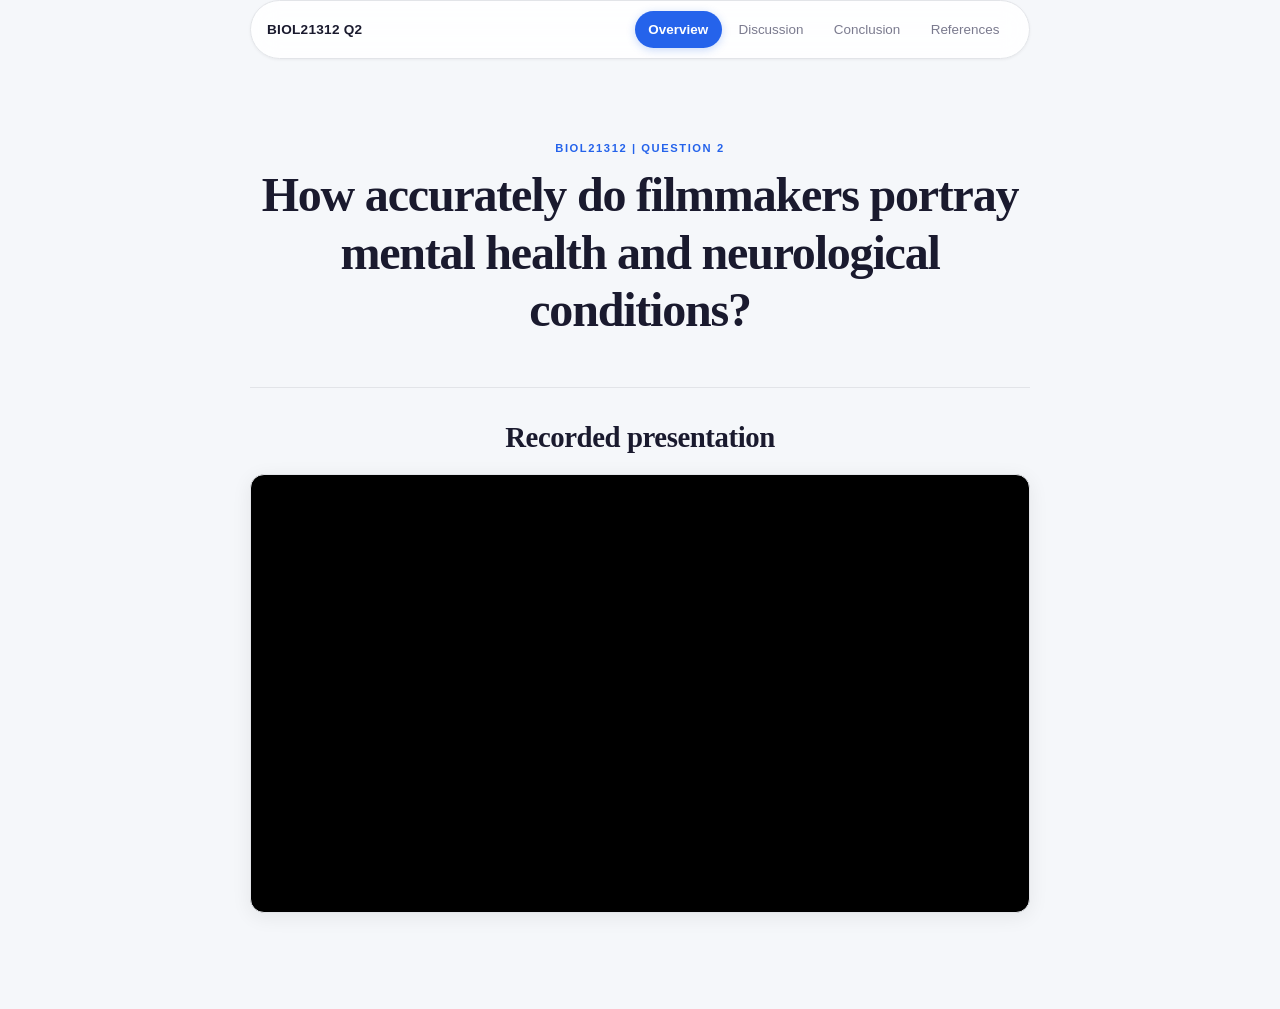
==== commit 08e8ef5a: "fix: remove references CTA from conclusion tab" ====
--- a/index.html
+++ b/index.html
@@ -48,10 +48,6 @@
             <h1>Conclusion</h1>
           </header>
           <div id="verdict-content"></div>
-          <div class="references-cta">
-            <p>Full Harvard references are listed on the linked references page.</p>
-            <a href="./references.html" class="cta-btn">Open references</a>
-          </div>
         </div>
       </main>
     </div>
--- a/styles.css
+++ b/styles.css
@@ -299,6 +299,52 @@
   margin: 0 auto 2rem;
 }
 
+.verdict-note {
+  text-align: left;
+  font-size: 1.02rem;
+  line-height: 1.82;
+  color: var(--text-secondary);
+  max-width: 65ch;
+  margin: 0 auto 2.5rem;
+}
+
+.ranking-block {
+  display: grid;
+  gap: 1rem;
+  max-width: 65ch;
+  margin: 0 auto 2rem;
+}
+
+.ranking-card {
+  text-align: left;
+  padding: 1.25rem 1.5rem;
+  background: var(--bg-card);
+  border: 1px solid var(--border);
+  border-radius: var(--radius);
+  box-shadow: var(--shadow-sm);
+}
+
+.ranking-card strong {
+  display: block;
+  font-size: 1.1rem;
+  margin-bottom: 0.2rem;
+}
+
+.ranking-line {
+  display: block;
+  font-size: 0.85rem;
+  color: var(--accent);
+  font-weight: 600;
+  margin-bottom: 0.6rem;
+}
+
+.ranking-card p {
+  font-size: 0.95rem;
+  line-height: 1.7;
+  color: var(--text-secondary);
+  margin: 0;
+}
+
 /* ── References CTA ── */
 .references-cta {
   display: flex;
